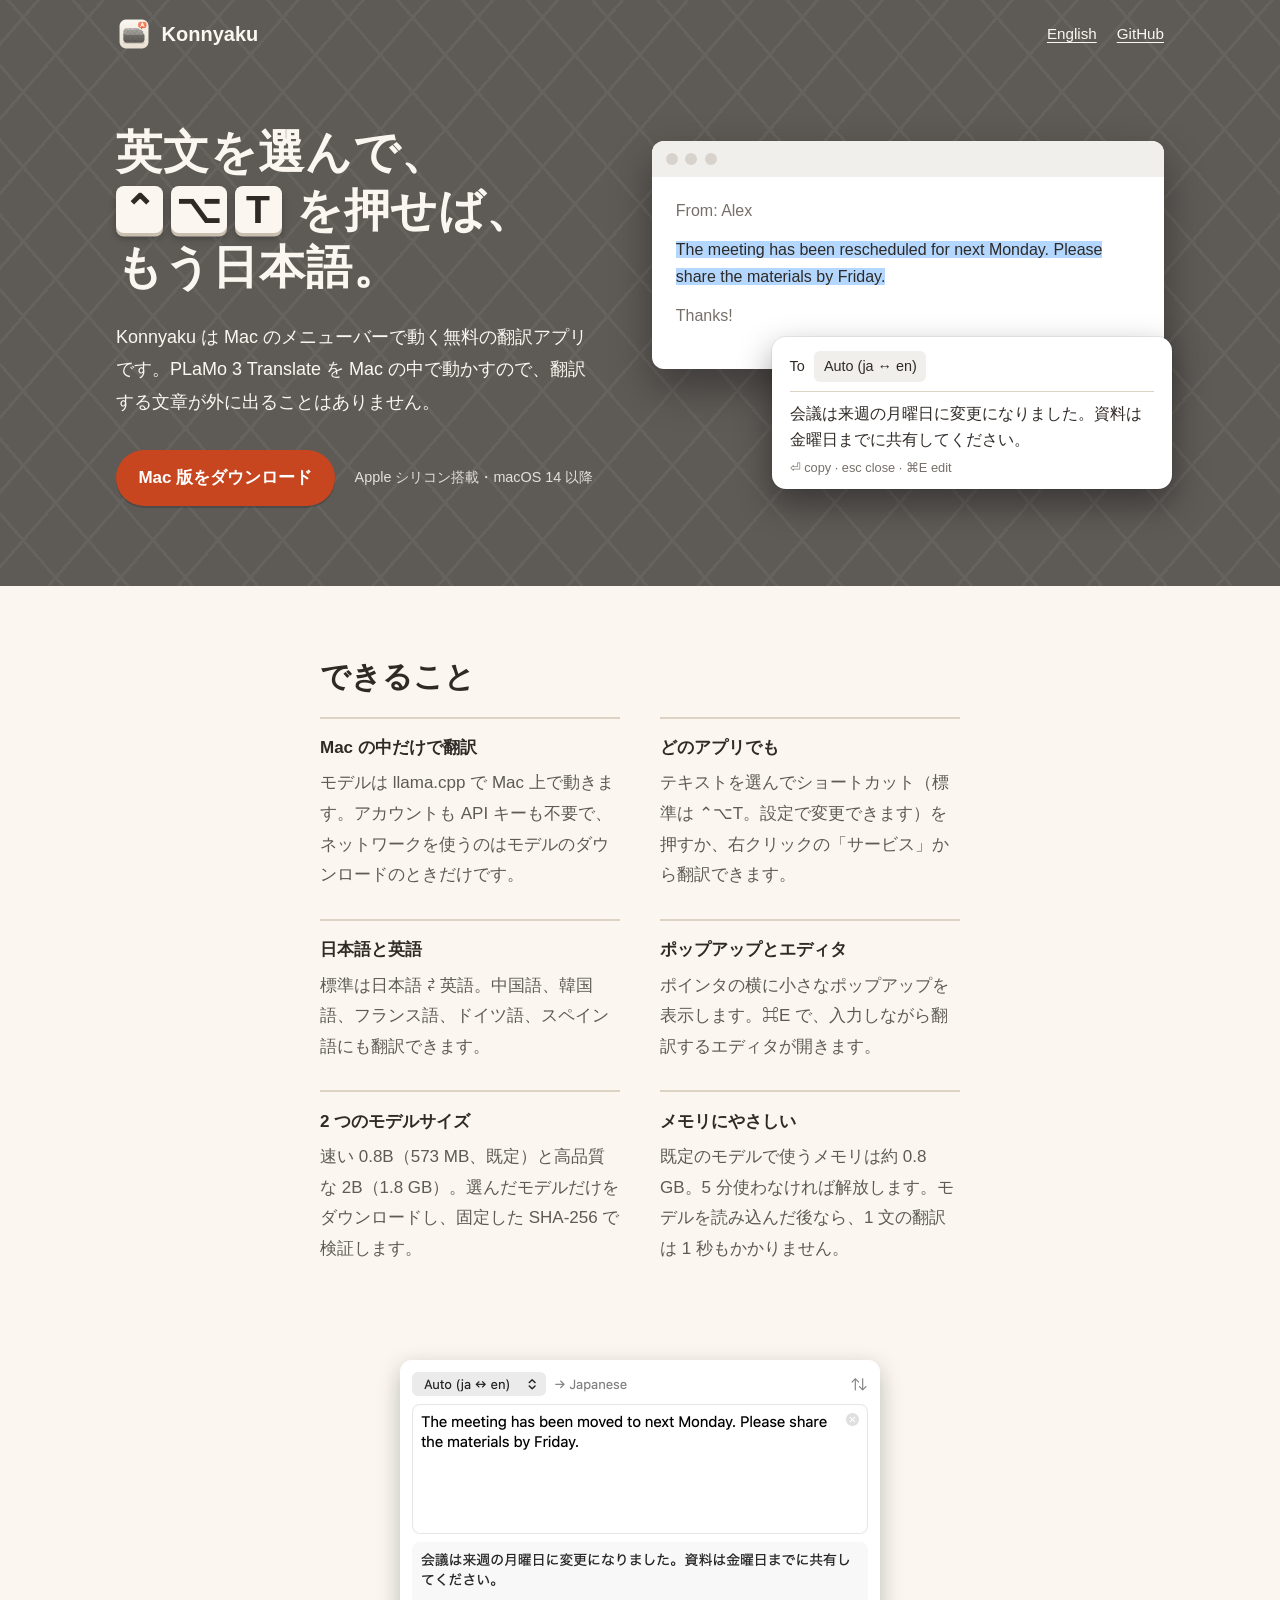
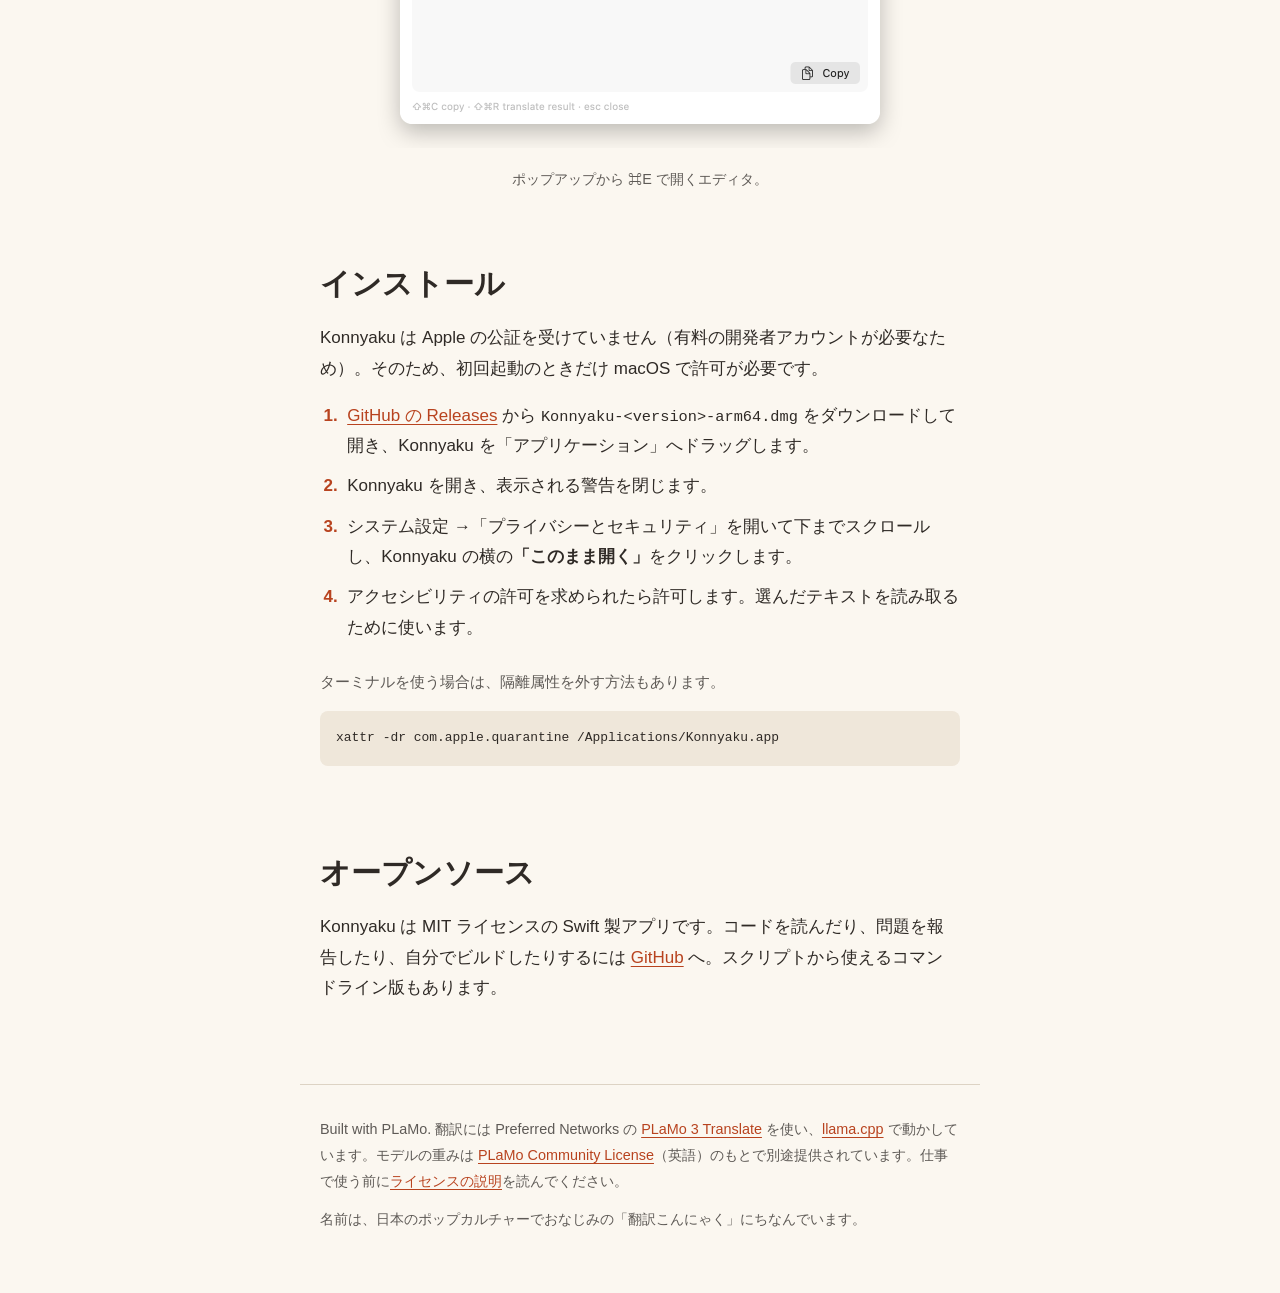
==== docs/ja/index.html @ 2167c459 "Merge remote-tracking branch 'origin/main' into docs/site-followup" ====
<!doctype html>
<html lang="ja">
<head>
  <meta charset="utf-8">
  <meta name="viewport" content="width=device-width, initial-scale=1">
  <title>Konnyaku：Mac で動くオフライン翻訳アプリ（オンデバイス・無料）</title>
  <meta name="description" content="Konnyaku は Mac のメニューバーで動く無料・オープンソースの翻訳アプリです。どのアプリでもテキストを選んで ⌃⌥T を押すだけ。PLaMo 3 Translate による日本語 ⇄ 英語の翻訳を、すべて Mac の中で行います。">
  <link rel="canonical" href="https://yukinoda.github.io/konnyaku/ja/">
  <link rel="alternate" hreflang="en" href="https://yukinoda.github.io/konnyaku/">
  <link rel="alternate" hreflang="ja" href="https://yukinoda.github.io/konnyaku/ja/">
  <link rel="alternate" hreflang="x-default" href="https://yukinoda.github.io/konnyaku/">
  <link rel="icon" type="image/png" href="../images/logo.png">

  <meta property="og:type" content="website">
  <meta property="og:site_name" content="Konnyaku">
  <meta property="og:title" content="Konnyaku：Mac で動くオフライン翻訳アプリ">
  <meta property="og:description" content="テキストを選んで ⌃⌥T を押すだけ。日本語 ⇄ 英語の翻訳を、すべて Mac の中で。">
  <meta property="og:url" content="https://yukinoda.github.io/konnyaku/ja/">
  <meta property="og:image" content="https://yukinoda.github.io/konnyaku/images/social-preview.png">
  <!-- og:image:alt and twitter:image:alt describe the same card; keep them identical. -->
  <meta property="og:image:alt" content="Konnyaku のアプリアイコンと名前。Mac のメニューバーで動く、プライベートなオンデバイス翻訳。日本語と英語、PLaMo 3 Translate、llama.cpp。">
  <meta property="og:image:width" content="1280">
  <meta property="og:image:height" content="640">
  <meta property="og:locale" content="ja_JP">
  <meta property="og:locale:alternate" content="en_US">
  <meta name="twitter:card" content="summary_large_image">
  <meta name="twitter:image:alt" content="Konnyaku のアプリアイコンと名前。Mac のメニューバーで動く、プライベートなオンデバイス翻訳。日本語と英語、PLaMo 3 Translate、llama.cpp。">

  <script type="application/ld+json">
  {
    "@context": "https://schema.org",
    "@type": "SoftwareApplication",
    "name": "Konnyaku",
    "description": "Mac のメニューバーで動く、プライベートなオンデバイス翻訳。PLaMo 3 Translate で動きます。",
    "inLanguage": "ja",
    "applicationCategory": "UtilitiesApplication",
    "operatingSystem": "macOS 14 以降（Apple シリコン）",
    "url": "https://yukinoda.github.io/konnyaku/ja/",
    "downloadUrl": "https://github.com/yukinoda/konnyaku/releases/latest",
    "license": "https://opensource.org/licenses/MIT",
    "offers": {
      "@type": "Offer",
      "price": "0",
      "priceCurrency": "JPY"
    }
  }
  </script>

  <link rel="stylesheet" href="../style.css">
</head>
<body>
  <a class="skip-link" href="#main">本文へ移動</a>

  <header class="slab">
    <div class="masthead">
      <a class="brand" href="./">
        <img src="../images/logo.png" alt="" width="36" height="36">
        Konnyaku
      </a>
      <nav aria-label="サイト">
        <a href="../" hreflang="en" lang="en">English</a>
        <a class="github" href="https://github.com/yukinoda/konnyaku">GitHub</a>
      </nav>
    </div>

    <div class="hero">
      <div>
        <h1>
          <span class="line">英文を選んで、</span>
          <span class="line"><span class="keys" role="img" lang="en" aria-label="Control Option T"><kbd>⌃</kbd><kbd>⌥</kbd><kbd>T</kbd></span> を押せば、</span>
          <span class="line">もう日本語。</span>
        </h1>
        <p class="lede">
          Konnyaku は Mac のメニューバーで動く無料の翻訳アプリです。PLaMo 3 Translate を Mac の中で動かすので、翻訳する文章が外に出ることはありません。
        </p>
        <div class="download">
          <a class="button" href="https://github.com/yukinoda/konnyaku/releases/latest">Mac 版をダウンロード</a>
          <small>Apple シリコン搭載・macOS 14 以降</small>
        </div>
      </div>

      <figure class="demo" role="img" aria-label="例: メールの英文を選ぶと、Konnyaku のポップアップに日本語訳が表示される">
        <div class="window" aria-hidden="true" lang="en">
          <div class="window-bar"><span></span><span></span><span></span></div>
          <div class="window-body">
            <p class="muted">From: Alex</p>
            <p><span class="selected">The meeting has been rescheduled for next Monday. Please share the materials by Friday.</span></p>
            <p class="muted">Thanks!</p>
          </div>
        </div>
        <div class="popup" aria-hidden="true">
          <div class="popup-head">
            <span lang="en">To</span>
            <span class="picker" lang="en">Auto (ja ↔ en)</span>
          </div>
          <p>会議は来週の月曜日に変更になりました。資料は金曜日までに共有してください。</p>
          <p class="hint" lang="en">⏎ copy · esc close · ⌘E edit</p>
        </div>
      </figure>
    </div>
  </header>

  <main id="main" tabindex="-1">
    <section class="section" aria-labelledby="features">
      <h2 id="features">できること</h2>
      <dl class="features">
        <div>
          <dt>Mac の中だけで翻訳</dt>
          <dd>モデルは llama.cpp で Mac 上で動きます。アカウントも API キーも不要で、ネットワークを使うのはモデルのダウンロードのときだけです。</dd>
        </div>
        <div>
          <dt>どのアプリでも</dt>
          <dd>テキストを選んでショートカット（標準は ⌃⌥T。設定で変更できます）を押すか、右クリックの「サービス」から翻訳できます。</dd>
        </div>
        <div>
          <dt>日本語と英語</dt>
          <dd>標準は日本語 ⇄ 英語。中国語、韓国語、フランス語、ドイツ語、スペイン語にも翻訳できます。</dd>
        </div>
        <div>
          <dt>ポップアップとエディタ</dt>
          <dd>ポインタの横に小さなポップアップを表示します。⌘E で、入力しながら翻訳するエディタが開きます。</dd>
        </div>
        <div>
          <dt>2 つのモデルサイズ</dt>
          <dd>速い 0.8B（573 MB、既定）と高品質な 2B（1.8 GB）。選んだモデルだけをダウンロードし、固定した SHA-256 で検証します。</dd>
        </div>
        <div>
          <dt>メモリにやさしい</dt>
          <dd>既定のモデルで使うメモリは約 0.8 GB。5 分使わなければ解放します。モデルを読み込んだ後なら、1 文の翻訳は 1 秒もかかりません。</dd>
        </div>
      </dl>
    </section>

    <figure class="shot">
      <picture>
        <source media="(prefers-color-scheme: dark)" srcset="../images/editor-dark.png">
        <img src="../images/editor-light.png" width="1056" height="824" loading="lazy" alt="入力しながら英語を日本語に翻訳している Konnyaku のエディタ">
      </picture>
      <figcaption>ポップアップから ⌘E で開くエディタ。</figcaption>
    </figure>

    <section class="section" aria-labelledby="install">
      <h2 id="install">インストール</h2>
      <p>
        Konnyaku は Apple の公証を受けていません（有料の開発者アカウントが必要なため）。そのため、初回起動のときだけ macOS で許可が必要です。
      </p>
      <ol class="steps">
        <li><a href="https://github.com/yukinoda/konnyaku/releases/latest">GitHub の Releases</a> から <code>Konnyaku-&lt;version&gt;-arm64.dmg</code> をダウンロードして開き、Konnyaku を「アプリケーション」へドラッグします。</li>
        <li>Konnyaku を開き、表示される警告を閉じます。</li>
        <li>システム設定 →「プライバシーとセキュリティ」を開いて下までスクロールし、Konnyaku の横の<strong>「このまま開く」</strong>をクリックします。</li>
        <li>アクセシビリティの許可を求められたら許可します。選んだテキストを読み取るために使います。</li>
      </ol>
      <p class="note">ターミナルを使う場合は、隔離属性を外す方法もあります。</p>
      <pre><code>xattr -dr com.apple.quarantine /Applications/Konnyaku.app</code></pre>
    </section>

    <section class="section" aria-labelledby="open-source">
      <h2 id="open-source">オープンソース</h2>
      <p>
        Konnyaku は MIT ライセンスの Swift 製アプリです。コードを読んだり、問題を報告したり、自分でビルドしたりするには <a href="https://github.com/yukinoda/konnyaku/blob/main/README.ja.md">GitHub</a> へ。スクリプトから使えるコマンドライン版もあります。
      </p>
    </section>
  </main>

  <footer>
    <p>
      Built with PLaMo. 翻訳には Preferred Networks の <a href="https://www.preferred.jp/ja/blog/tech/plamo-3-translate-weight-release">PLaMo 3 Translate</a> を使い、<a href="https://github.com/ggml-org/llama.cpp">llama.cpp</a> で動かしています。モデルの重みは <a href="https://plamo.preferredai.jp/info/plamo-community-license-en">PLaMo Community License</a>（英語）のもとで別途提供されています。仕事で使う前に<a href="https://github.com/yukinoda/konnyaku/blob/main/README.ja.md#license">ライセンスの説明</a>を読んでください。
    </p>
    <p>名前は、日本のポップカルチャーでおなじみの「翻訳こんにゃく」にちなんでいます。</p>
  </footer>
</body>
</html>
---- docs/style.css ----
/*
  Konnyaku site. Colours come from the app icon (assets/logo.svg):
  the konjac slab greys, the paper tile, and the coral speech bubble
  (the download button is a darker coral so its text stays readable).
*/

:root {
  --paper: #fbf7f0;
  --paper-deep: #efe7da;
  --ink: #2f2a26;
  --ink-soft: #5e5a56;
  --konjac: #5e5a56;
  --konjac-score: #6e6a65;
  --konjac-text: #fbf7f0;
  --bubble-ink: #ffffff;
  --link: #b8431f;
  --rule: #ddd3c4;
  --selection: #b3d7ff;
  --window: #ffffff;
  --window-bar: #f1efec;
  --window-ink: #2f2a26;
  --popup-hint: #767069;
  --key-face: #fbf7f0;
  --key-ink: #2f2a26;
  --key-edge: #c9bfb1;
  --window-dot: #d7d2cc;
  --button: #c8461f;
  --button-hover: #b03c19;

  /* Built into macOS, so no web font is fetched from a third party. */
  --font-display: "Hiragino Maru Gothic ProN", "Hiragino Sans", sans-serif;
  --font-body: -apple-system, BlinkMacSystemFont, "Hiragino Sans",
    "Hiragino Kaku Gothic ProN", "Segoe UI", sans-serif;
  --font-code: ui-monospace, "SF Mono", Menlo, monospace;

  --measure: 40rem;
  --gutter: 1.25rem;

  color-scheme: light dark;
}

@media (prefers-color-scheme: dark) {
  :root {
    --paper: #22201e;
    --paper-deep: #2c2926;
    --ink: #ede6da;
    --ink-soft: #b5aea5;
    --konjac: #46423f;
    --konjac-score: #524e4a;
    --link: #ff8a66;
    --rule: #3d3935;
    --selection: #3f638b;
    --window: #2b2927;
    --window-bar: #343130;
    --window-ink: #ede6da;
    --popup-hint: #9a948d;
    --window-dot: #5a5652;
  }
}

*,
*::before,
*::after {
  box-sizing: border-box;
}

html {
  -webkit-text-size-adjust: 100%;
}

body {
  margin: 0;
  background: var(--paper);
  color: var(--ink);
  font-family: var(--font-body);
  font-size: 1.0625rem;
  line-height: 1.65;
}

body:lang(ja) {
  line-height: 1.8;
}

img {
  max-width: 100%;
  height: auto;
}

a {
  color: var(--link);
  text-underline-offset: 0.18em;
}

a:focus-visible {
  outline: 3px solid var(--link);
  outline-offset: 3px;
  border-radius: 4px;
}

/* The skip link focuses <main> itself; a ring around the whole page is noise. */
main:focus {
  outline: none;
}

/* The coral and rust outlines are hard to see on the grey slab. */
.slab a:focus-visible {
  outline-color: var(--konjac-text);
}

code {
  font-family: var(--font-code);
  font-size: 0.9em;
}

.skip-link {
  position: absolute;
  left: var(--gutter);
  top: -3rem;
  padding: 0.5rem 0.75rem;
  background: var(--paper);
  color: var(--ink);
  z-index: 10;
}

.skip-link:focus {
  top: 0.75rem;
}

/* ---------- Hero: the konjac slab ---------- */

.slab {
  position: relative;
  overflow: hidden;
  background-color: var(--konjac);
  color: var(--konjac-text);
}

/* The criss-cross scoring from the icon's top face. */
.slab::before {
  content: "";
  position: absolute;
  inset: 0;
  background-image:
    repeating-linear-gradient(
      49deg,
      transparent 0 46px,
      var(--konjac-score) 46px 49px
    ),
    repeating-linear-gradient(
      -49deg,
      transparent 0 46px,
      var(--konjac-score) 46px 49px
    );
  opacity: 0.55;
  pointer-events: none;
}

.slab > * {
  position: relative;
}

.masthead {
  display: flex;
  align-items: center;
  justify-content: space-between;
  gap: 1rem;
  max-width: 68rem;
  margin: 0 auto;
  padding: 1rem var(--gutter);
}

.brand {
  display: flex;
  align-items: center;
  gap: 0.6rem;
  color: inherit;
  text-decoration: none;
  font-family: var(--font-display);
  font-weight: 700;
  font-size: 1.25rem;
}

.brand img {
  width: 2.25rem;
  height: 2.25rem;
}

.masthead nav {
  display: flex;
  gap: 1.25rem;
  font-size: 0.95rem;
}

.masthead nav a {
  color: inherit;
}

.hero {
  display: grid;
  grid-template-columns: minmax(0, 1fr) minmax(0, 1.05fr);
  align-items: center;
  gap: 3rem;
  max-width: 68rem;
  margin: 0 auto;
  padding: 3.5rem var(--gutter) 5rem;
}

.hero h1 {
  margin: 0;
  font-family: var(--font-display);
  font-weight: 700;
  font-size: clamp(2.25rem, 4.6vw, 3.6rem);
  line-height: 1.25;
  letter-spacing: -0.01em;
}

.hero h1 .line {
  display: block;
}

/* Japanese lines are phrases; a break inside one ("押せ / ば") reads badly.
   keep-all still allows a break at the space after the keycaps. */
:lang(ja) .hero h1 {
  font-size: clamp(2rem, 3.6vw, 3rem);
  letter-spacing: 0.02em;
}

:lang(ja) .hero h1 .line {
  word-break: keep-all;
}

.lede {
  max-width: 30rem;
  margin: 1.5rem 0 2rem;
  font-size: 1.125rem;
}

/* ---------- Keycaps ---------- */

.keys {
  display: inline-flex;
  gap: 0.18em;
  vertical-align: 0.06em;
}

.keys kbd {
  display: inline-grid;
  place-items: center;
  min-width: 1.2em;
  height: 1.2em;
  padding: 0 0.12em;
  border-radius: 0.2em;
  /* Keys stay light in dark mode too, so they always read as keys. */
  background: var(--key-face);
  color: var(--key-ink);
  font-family: var(--font-body);
  font-size: 0.85em;
  font-weight: 600;
  line-height: 1;
  box-shadow:
    0 0.09em 0 var(--key-edge),
    0 0.14em 0.2em rgba(0, 0, 0, 0.25);
  animation: key-press 0.32s ease-out both;
}

.keys kbd:nth-child(1) {
  animation-delay: 1.5s;
}

.keys kbd:nth-child(2) {
  animation-delay: 1.62s;
}

.keys kbd:nth-child(3) {
  animation-delay: 1.74s;
}

@keyframes key-press {
  0% {
    transform: translateY(0);
  }

  40% {
    transform: translateY(0.07em);
    box-shadow:
      0 0.02em 0 var(--key-edge),
      0 0.04em 0.08em rgba(0, 0, 0, 0.25);
  }

  100% {
    transform: translateY(0);
  }
}

/* ---------- Download ---------- */

.download {
  display: flex;
  flex-wrap: wrap;
  align-items: center;
  gap: 0.75rem 1.25rem;
}

.button {
  display: inline-block;
  padding: 0.8rem 1.4rem;
  border-radius: 999px;
  background: var(--button);
  color: var(--bubble-ink);
  font-weight: 600;
  text-decoration: none;
  box-shadow: 0 2px 0 rgba(0, 0, 0, 0.18);
}

.button:hover {
  background: var(--button-hover);
}

.download small {
  font-size: 0.9rem;
  opacity: 0.85;
}

/* ---------- Demo: a Mac window with the popup ---------- */

.demo {
  position: relative;
  margin: 0;
  padding-bottom: 7.5rem;
}

.window {
  border-radius: 12px;
  background: var(--window);
  color: var(--window-ink);
  box-shadow: 0 18px 40px rgba(0, 0, 0, 0.35);
  overflow: hidden;
}

.window-bar {
  display: flex;
  gap: 0.45rem;
  padding: 0.75rem 0.9rem;
  background: var(--window-bar);
}

.window-bar span {
  width: 0.75rem;
  height: 0.75rem;
  border-radius: 50%;
  background: var(--window-dot);
}

.window-body {
  padding: 1.25rem 1.5rem 1.75rem;
  font-size: 1rem;
  line-height: 1.7;
}

.window-body p {
  margin: 0 0 0.75rem;
}

.window-body .muted {
  color: var(--popup-hint);
}

/* The selection sweeps across the sentence, like a drag. */
.selected {
  background-image: linear-gradient(var(--selection), var(--selection));
  background-repeat: no-repeat;
  background-size: 100% 100%;
  animation: select-text 0.9s 0.4s ease-in-out both;
}

@keyframes select-text {
  from {
    background-size: 0% 100%;
  }

  to {
    background-size: 100% 100%;
  }
}

.popup {
  position: absolute;
  right: -0.5rem;
  bottom: 0;
  width: min(25rem, 92%);
  padding: 0.9rem 1.1rem 0.7rem;
  border-radius: 14px;
  background: var(--window);
  color: var(--window-ink);
  box-shadow:
    0 0 0 1px rgba(0, 0, 0, 0.06),
    0 14px 34px rgba(0, 0, 0, 0.4);
  transform-origin: 20% 0;
  animation: popup-in 0.28s 2s ease-out both;
}

@keyframes popup-in {
  from {
    opacity: 0;
    transform: translateY(-6px) scale(0.96);
  }

  to {
    opacity: 1;
    transform: none;
  }
}

.popup-head {
  display: flex;
  align-items: center;
  gap: 0.6rem;
  padding-bottom: 0.55rem;
  border-bottom: 1px solid var(--rule);
  font-size: 0.9rem;
}

.popup-head .picker {
  padding: 0.15rem 0.6rem;
  border-radius: 6px;
  background: var(--window-bar);
}

.popup p {
  margin: 0.6rem 0 0.4rem;
  font-size: 1.02rem;
  line-height: 1.55;
}

.popup .hint {
  margin: 0;
  color: var(--popup-hint);
  font-size: 0.8rem;
}

/* ---------- Content ---------- */

main {
  padding: 0 var(--gutter);
}

.section {
  max-width: var(--measure);
  margin: 0 auto;
  padding: 4.5rem 0 0;
}

.section h2 {
  margin: 0 0 1.25rem;
  font-family: var(--font-display);
  font-weight: 700;
  font-size: 1.85rem;
  line-height: 1.3;
}

.section p {
  margin: 0 0 1rem;
}

.features {
  display: grid;
  grid-template-columns: repeat(2, minmax(0, 1fr));
  gap: 1.75rem 2.5rem;
  margin: 0;
}

.features div {
  padding-top: 0.9rem;
  border-top: 2px solid var(--rule);
}

.features dt {
  margin-bottom: 0.3rem;
  font-weight: 700;
}

.features dd {
  margin: 0;
  color: var(--ink-soft);
}

.shot {
  max-width: 52rem;
  margin: 4.5rem auto 0;
  text-align: center;
}

.shot img {
  width: 33rem;
}

.shot figcaption {
  margin-top: 0.5rem;
  color: var(--ink-soft);
  font-size: 0.9rem;
}

.steps {
  margin: 0 0 1.5rem;
  padding-left: 1.4rem;
}

.steps li {
  margin-bottom: 0.6rem;
  padding-left: 0.3rem;
}

.steps li::marker {
  font-family: var(--font-display);
  font-weight: 700;
  color: var(--link);
}

pre {
  margin: 0 0 1rem;
  padding: 0.9rem 1rem;
  overflow-x: auto;
  border-radius: 8px;
  background: var(--paper-deep);
  font-size: 0.9rem;
}

.note {
  color: var(--ink-soft);
  font-size: 0.95rem;
}

footer {
  /* content-box keeps the text the same width as the sections above. */
  box-sizing: content-box;
  max-width: var(--measure);
  margin: 5rem auto 0;
  padding: 2rem var(--gutter) 3rem;
  border-top: 1px solid var(--rule);
  color: var(--ink-soft);
  font-size: 0.9rem;
}

footer p {
  margin: 0 0 0.75rem;
}

/* ---------- Small screens ---------- */

@media (max-width: 52rem) {
  .hero {
    grid-template-columns: minmax(0, 1fr);
    gap: 2.5rem;
    padding-top: 2rem;
    padding-bottom: 3.5rem;
  }

  /* The popup wraps to more lines on phones; keep it off the selection. */
  .demo {
    padding-bottom: 9.5rem;
  }

  .popup {
    right: 0;
  }

  .features {
    grid-template-columns: minmax(0, 1fr);
  }
}

@media (max-width: 30rem) {
  .masthead nav a.github {
    display: none;
  }
}

/* Motion is decoration here; show the final state instead. */
@media (prefers-reduced-motion: reduce) {
  .keys kbd,
  .selected,
  .popup {
    animation: none;
  }
}
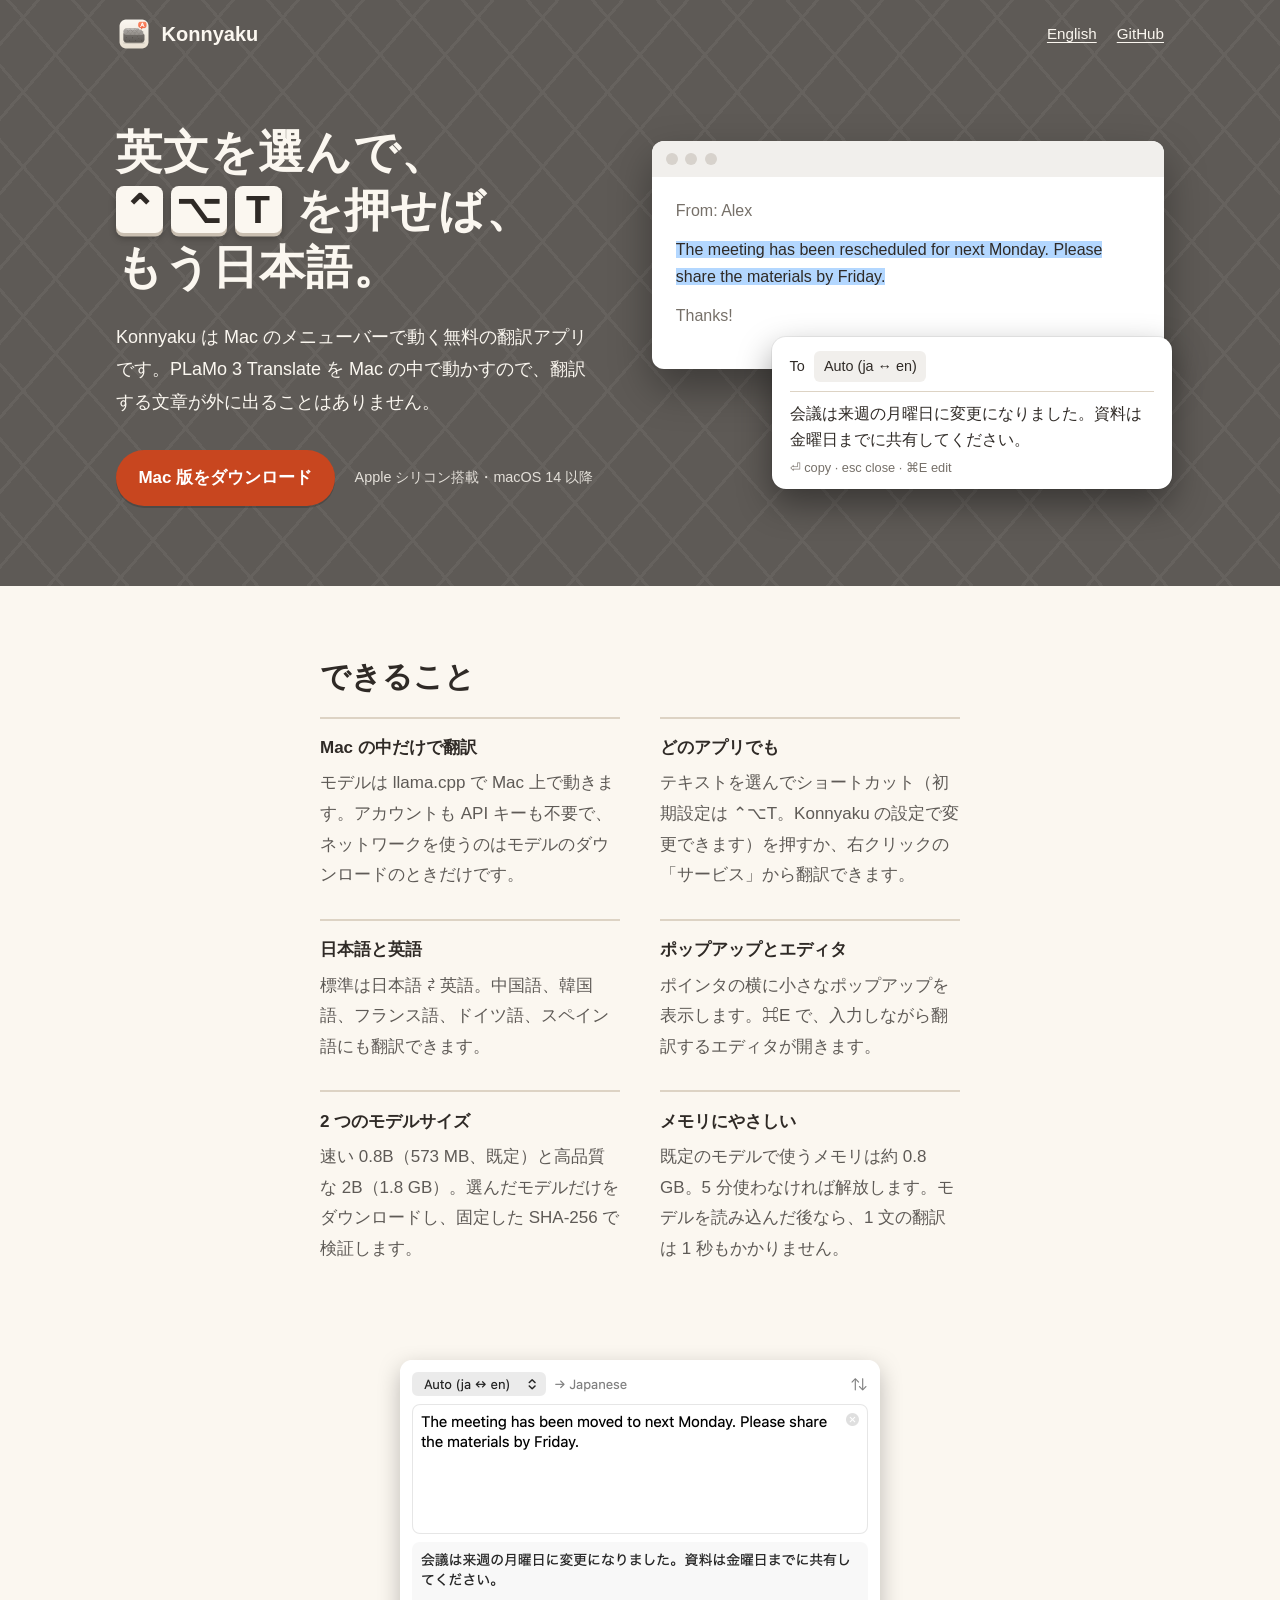
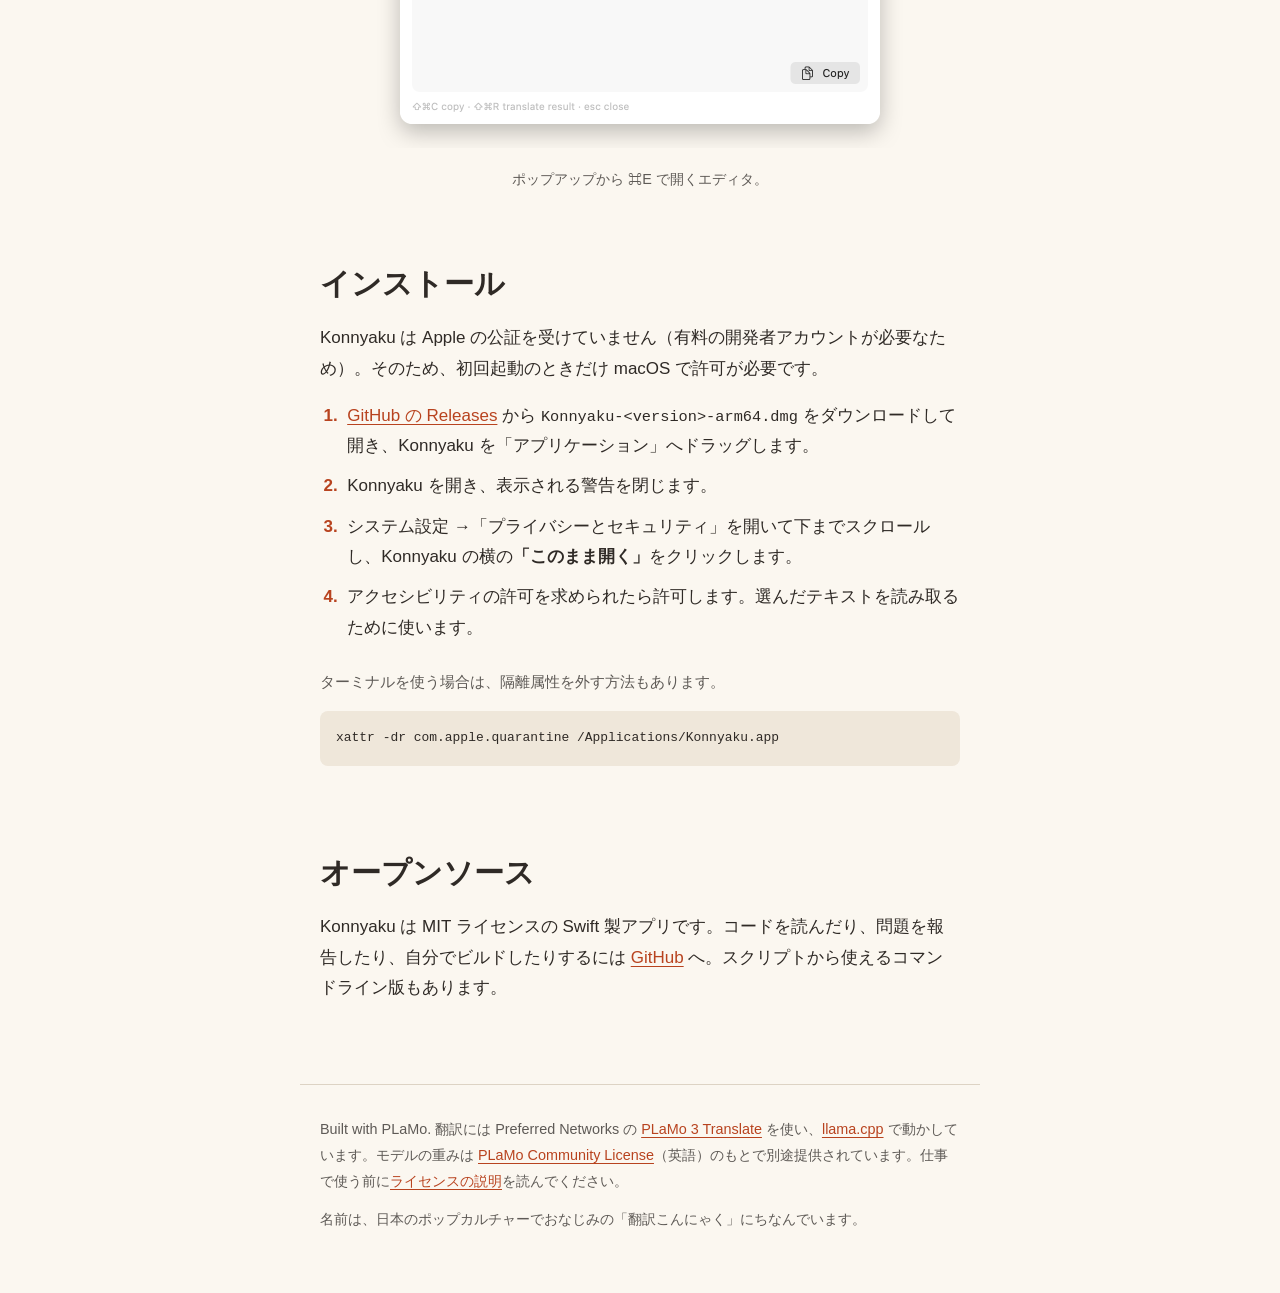
==== commit 750240cf: "docs(site): name Konnyaku's Settings and say 初期設定 like the README" ====
--- a/docs/ja/index.html
+++ b/docs/ja/index.html
@@ -110,7 +110,7 @@
         </div>
         <div>
           <dt>どのアプリでも</dt>
-          <dd>テキストを選んでショートカット（標準は ⌃⌥T。設定で変更できます）を押すか、右クリックの「サービス」から翻訳できます。</dd>
+          <dd>テキストを選んでショートカット（初期設定は ⌃⌥T。Konnyaku の設定で変更できます）を押すか、右クリックの「サービス」から翻訳できます。</dd>
         </div>
         <div>
           <dt>日本語と英語</dt>
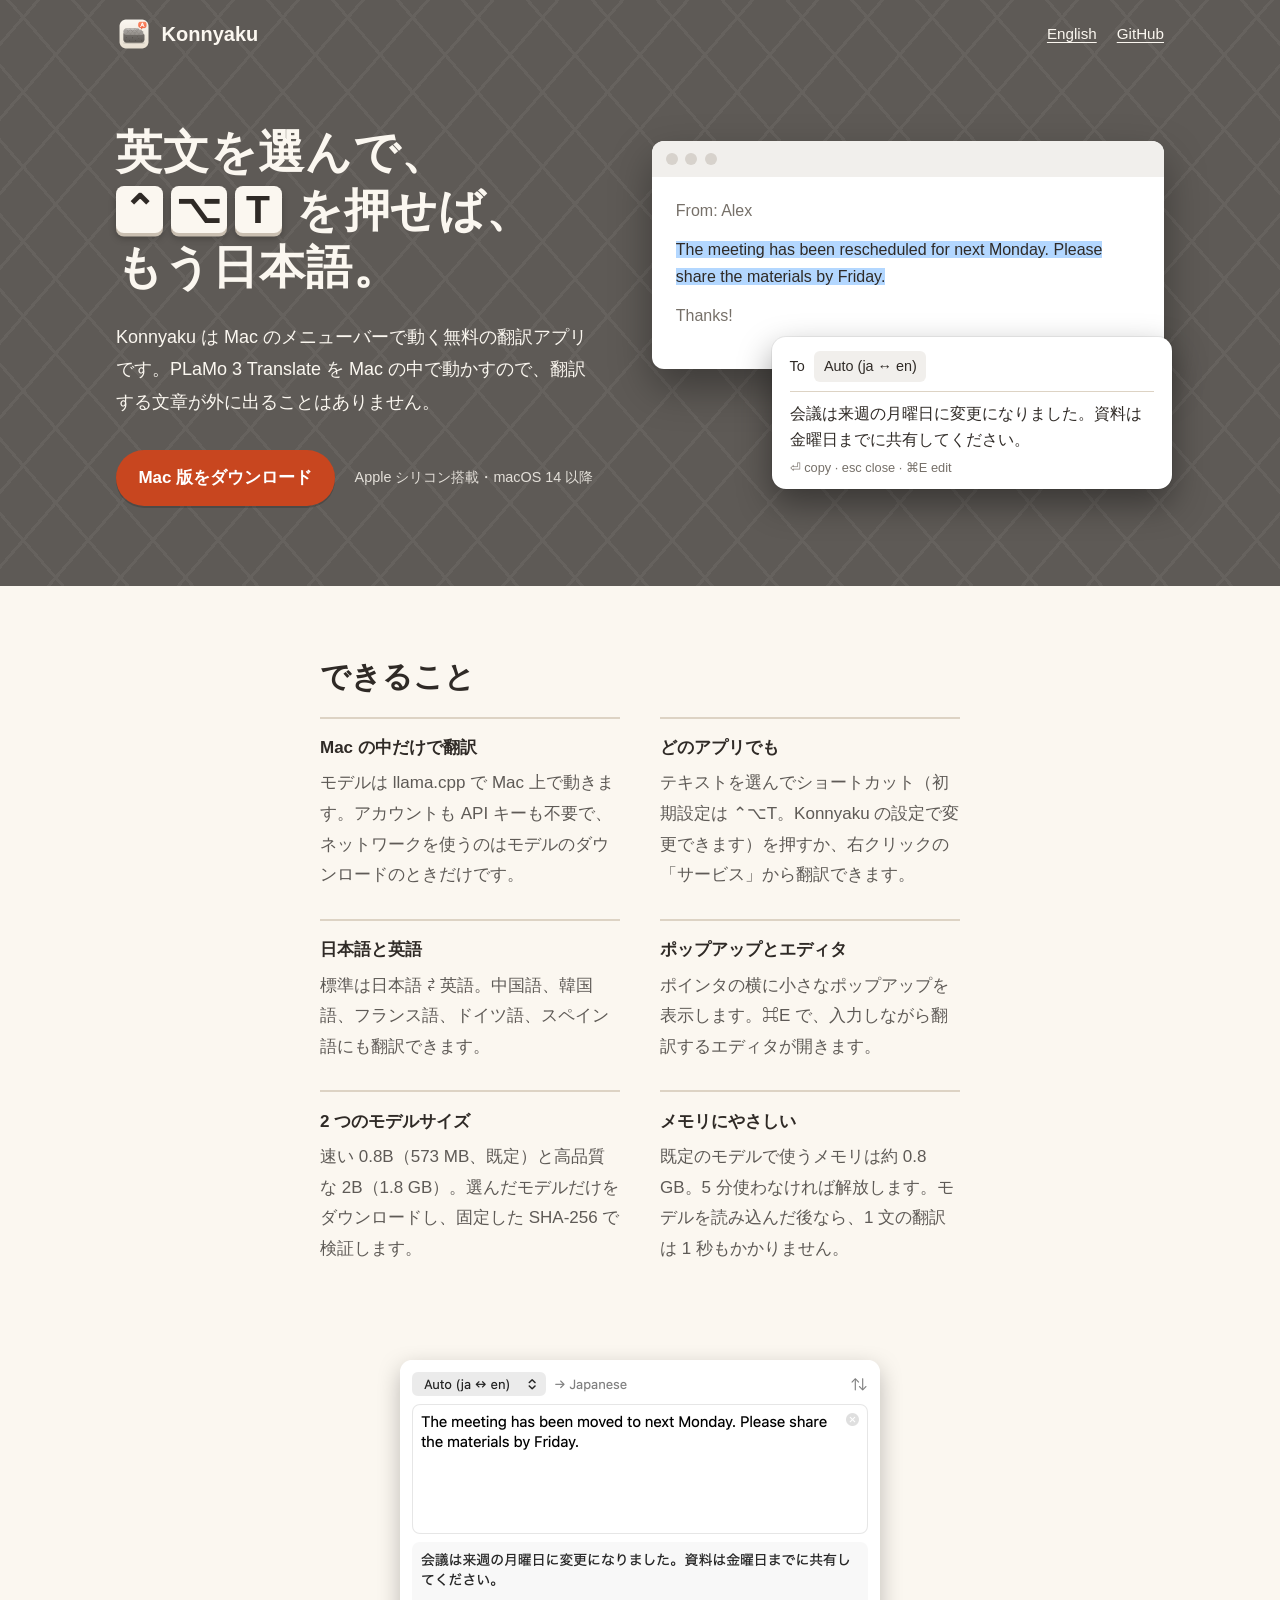
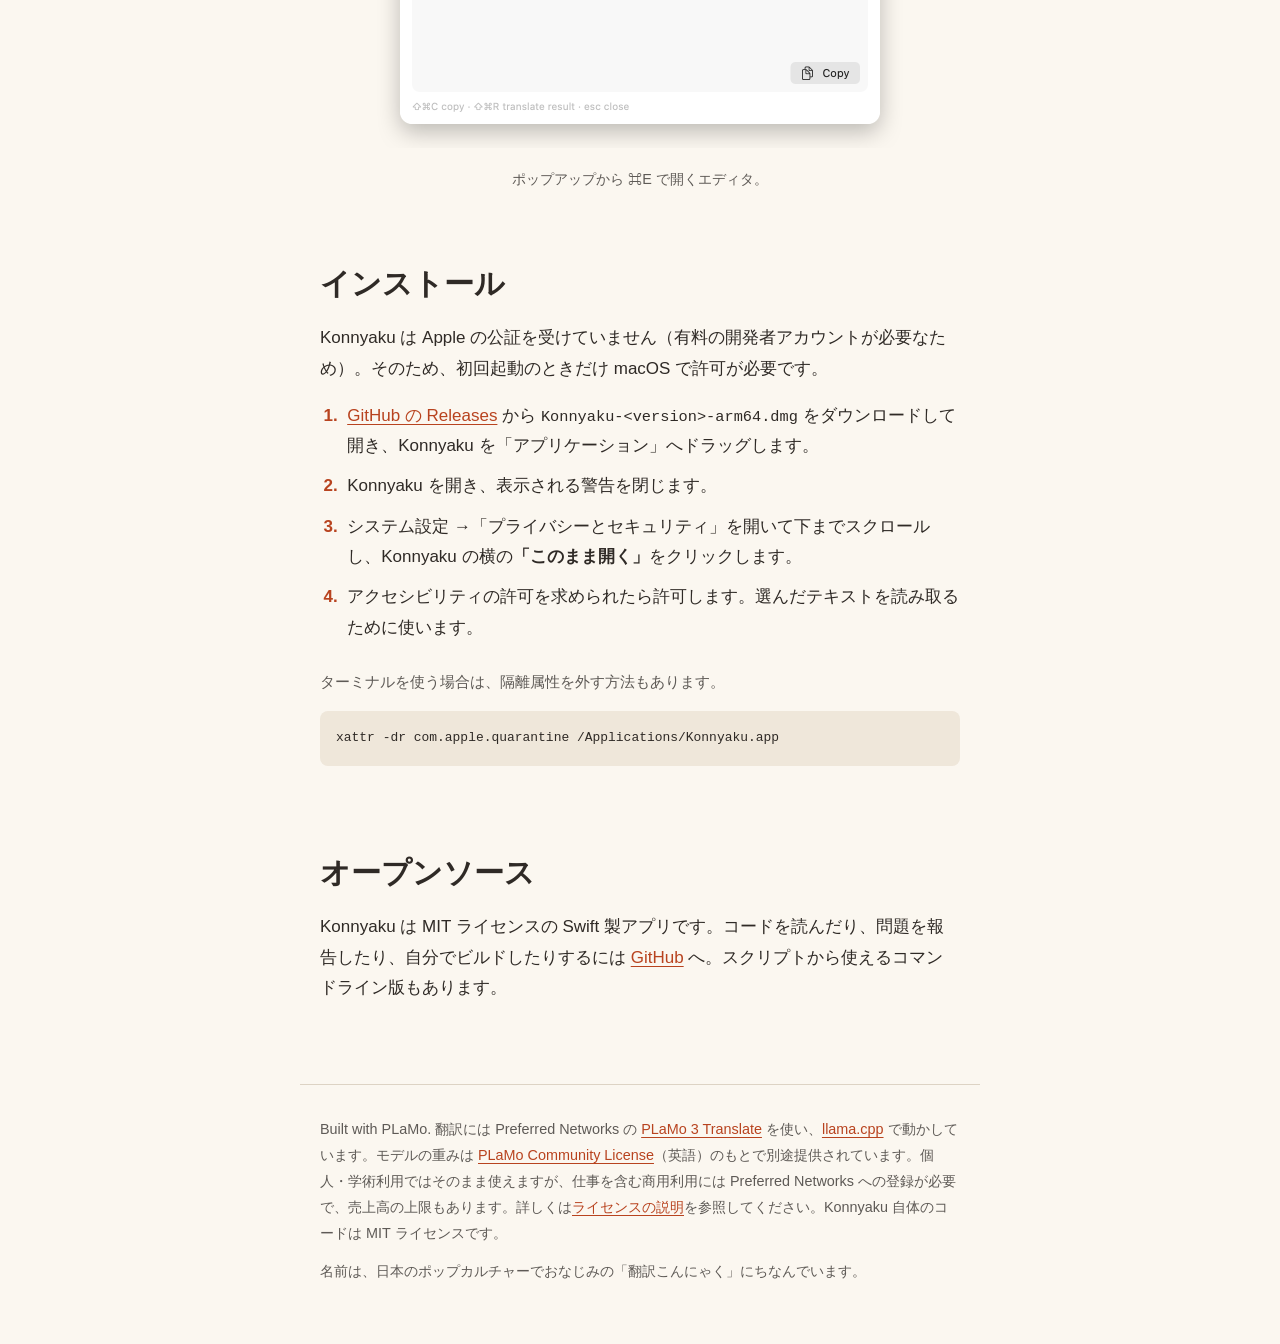
==== commit 6af93b42: "docs: say up front that the code is MIT and the PLaMo model has its own license" ====
--- a/docs/ja/index.html
+++ b/docs/ja/index.html
@@ -164,7 +164,7 @@
 
   <footer>
     <p>
-      Built with PLaMo. 翻訳には Preferred Networks の <a href="https://www.preferred.jp/ja/blog/tech/plamo-3-translate-weight-release">PLaMo 3 Translate</a> を使い、<a href="https://github.com/ggml-org/llama.cpp">llama.cpp</a> で動かしています。モデルの重みは <a href="https://plamo.preferredai.jp/info/plamo-community-license-en">PLaMo Community License</a>（英語）のもとで別途提供されています。仕事で使う前に<a href="https://github.com/yukinoda/konnyaku/blob/main/README.ja.md#license">ライセンスの説明</a>を読んでください。
+      Built with PLaMo. 翻訳には Preferred Networks の <a href="https://www.preferred.jp/ja/blog/tech/plamo-3-translate-weight-release">PLaMo 3 Translate</a> を使い、<a href="https://github.com/ggml-org/llama.cpp">llama.cpp</a> で動かしています。モデルの重みは <a href="https://plamo.preferredai.jp/info/plamo-community-license-en">PLaMo Community License</a>（英語）のもとで別途提供されています。個人・学術利用ではそのまま使えますが、仕事を含む商用利用には Preferred Networks への登録が必要で、売上高の上限もあります。詳しくは<a href="https://github.com/yukinoda/konnyaku/blob/main/README.ja.md#license">ライセンスの説明</a>を参照してください。Konnyaku 自体のコードは MIT ライセンスです。
     </p>
     <p>名前は、日本のポップカルチャーでおなじみの「翻訳こんにゃく」にちなんでいます。</p>
   </footer>
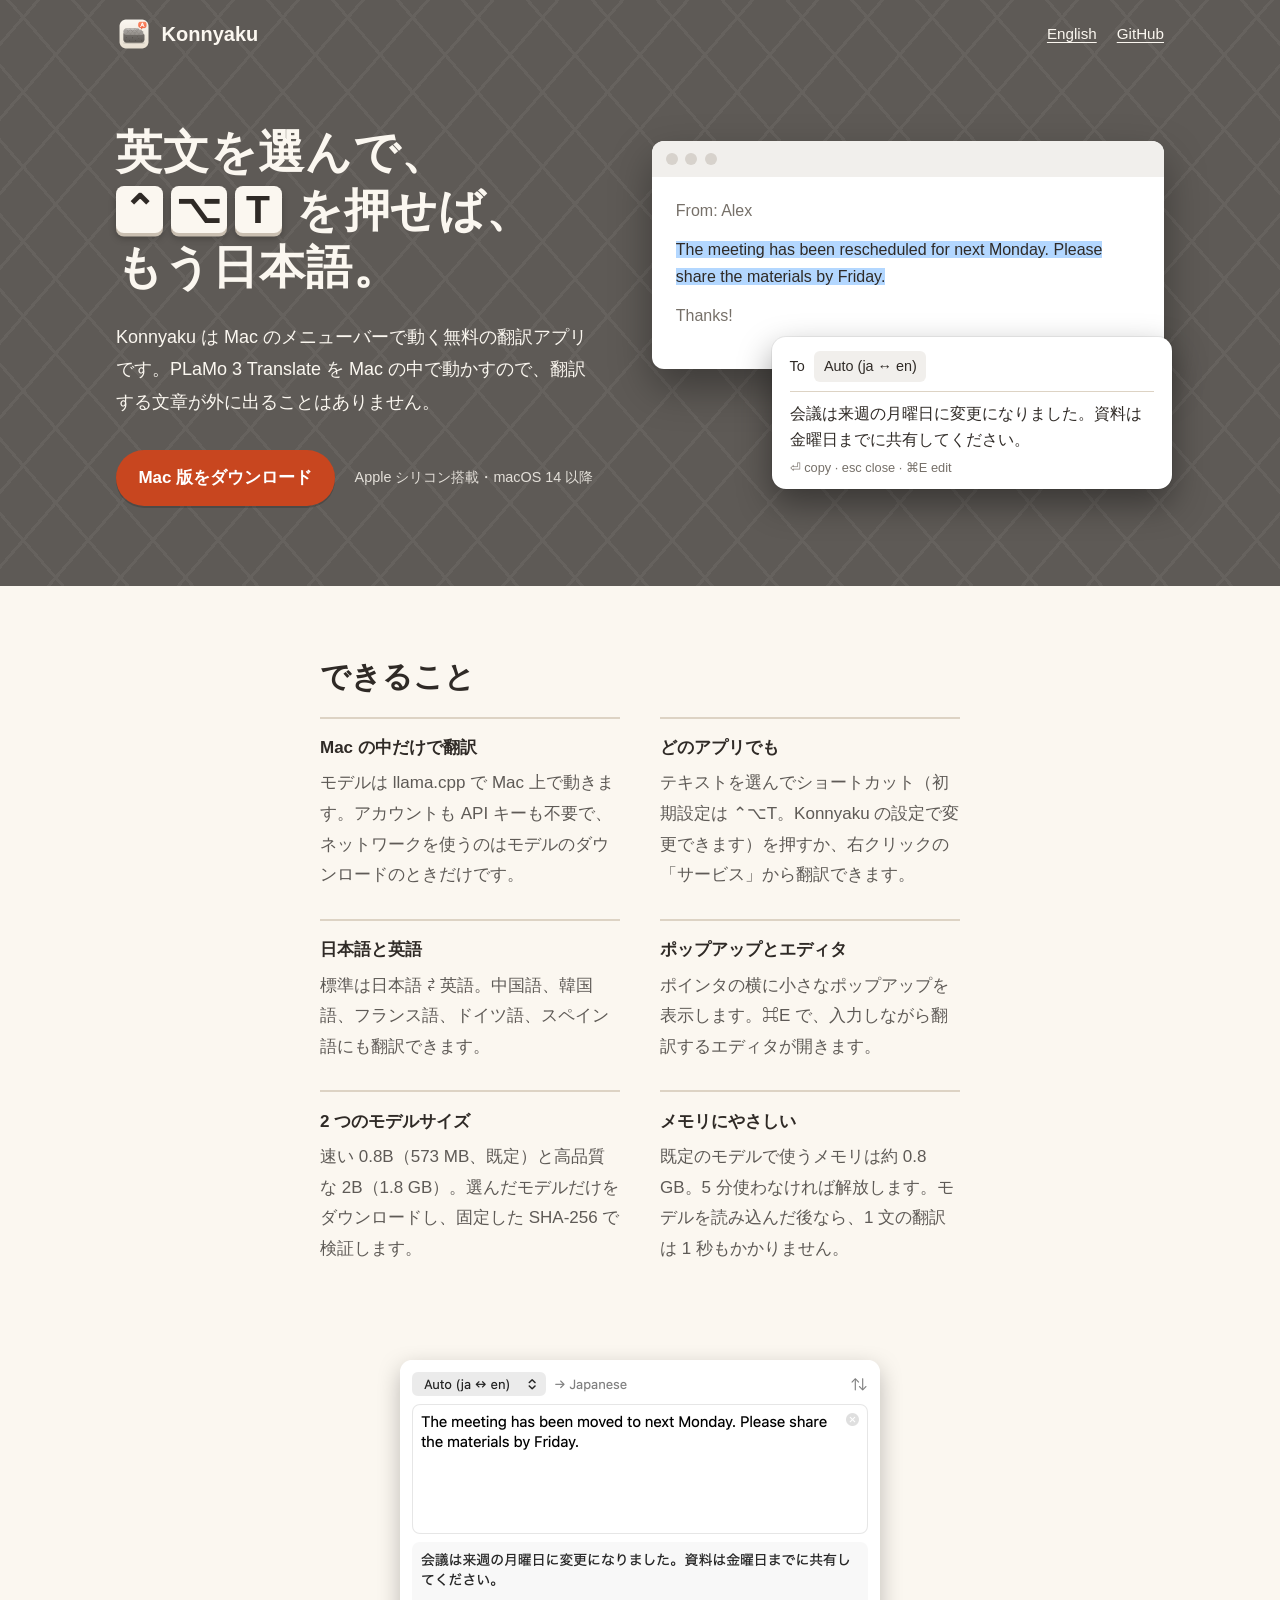
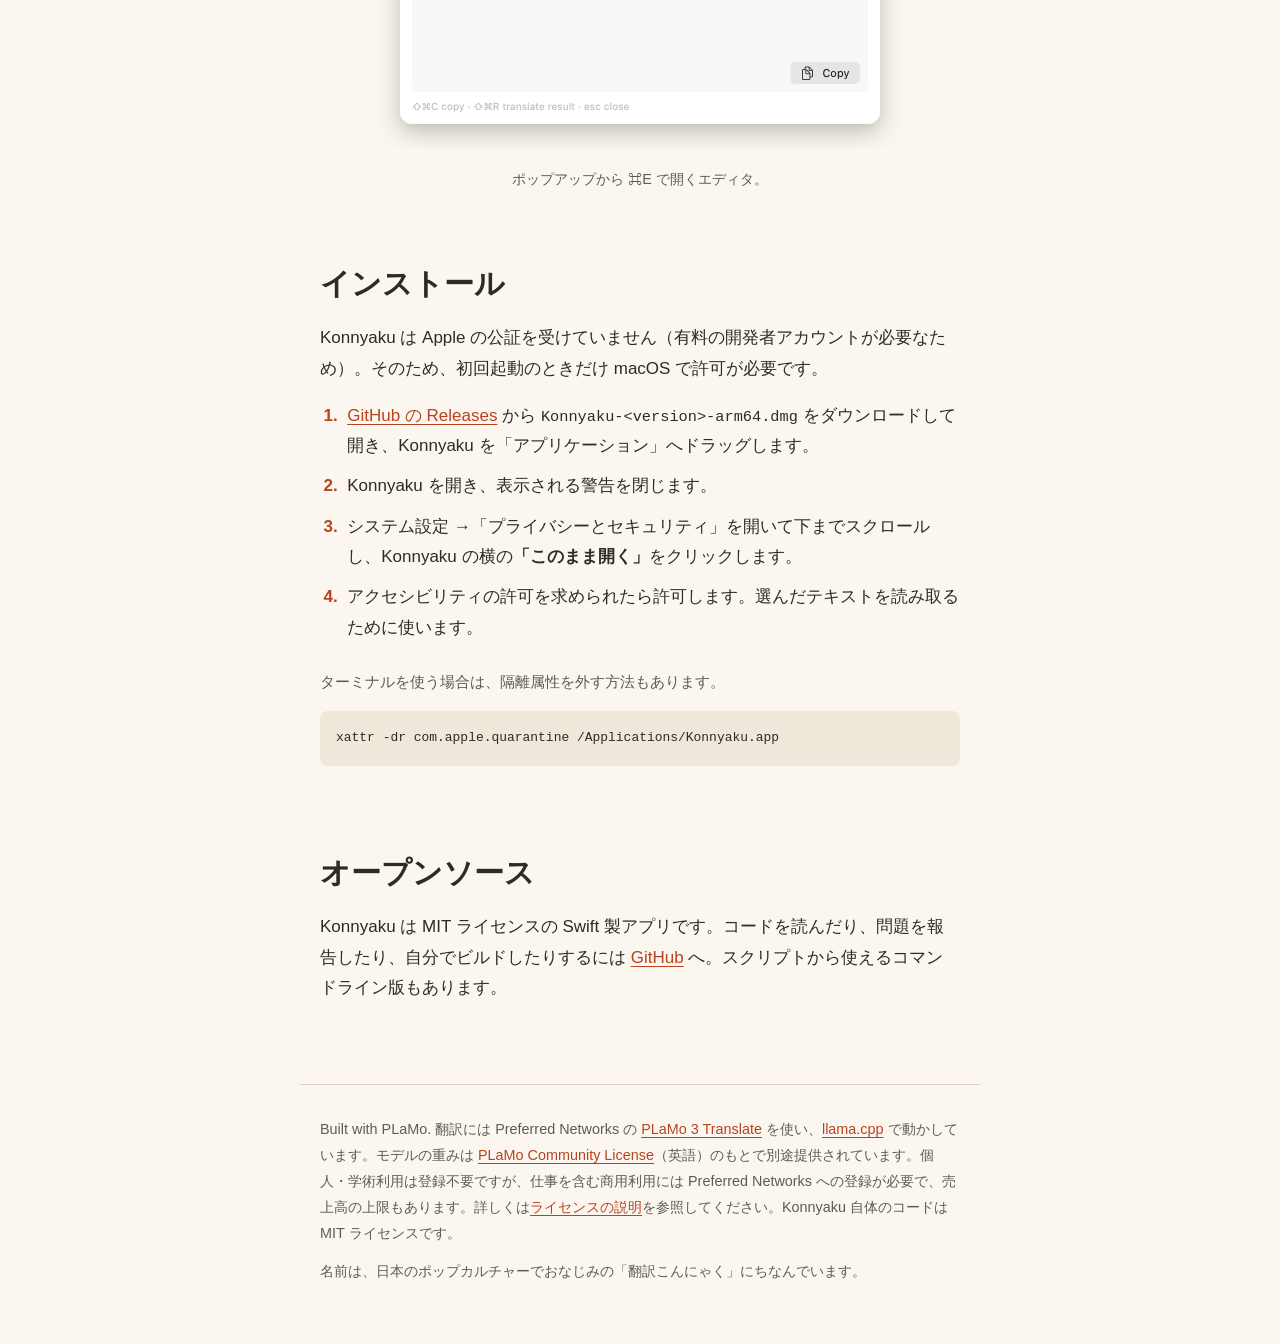
==== commit ad34c895: "docs: say personal use needs no registration, not nothing" ====
--- a/docs/ja/index.html
+++ b/docs/ja/index.html
@@ -164,7 +164,7 @@
 
   <footer>
     <p>
-      Built with PLaMo. 翻訳には Preferred Networks の <a href="https://www.preferred.jp/ja/blog/tech/plamo-3-translate-weight-release">PLaMo 3 Translate</a> を使い、<a href="https://github.com/ggml-org/llama.cpp">llama.cpp</a> で動かしています。モデルの重みは <a href="https://plamo.preferredai.jp/info/plamo-community-license-en">PLaMo Community License</a>（英語）のもとで別途提供されています。個人・学術利用ではそのまま使えますが、仕事を含む商用利用には Preferred Networks への登録が必要で、売上高の上限もあります。詳しくは<a href="https://github.com/yukinoda/konnyaku/blob/main/README.ja.md#license">ライセンスの説明</a>を参照してください。Konnyaku 自体のコードは MIT ライセンスです。
+      Built with PLaMo. 翻訳には Preferred Networks の <a href="https://www.preferred.jp/ja/blog/tech/plamo-3-translate-weight-release">PLaMo 3 Translate</a> を使い、<a href="https://github.com/ggml-org/llama.cpp">llama.cpp</a> で動かしています。モデルの重みは <a href="https://plamo.preferredai.jp/info/plamo-community-license-en">PLaMo Community License</a>（英語）のもとで別途提供されています。個人・学術利用は登録不要ですが、仕事を含む商用利用には Preferred Networks への登録が必要で、売上高の上限もあります。詳しくは<a href="https://github.com/yukinoda/konnyaku/blob/main/README.ja.md#license">ライセンスの説明</a>を参照してください。Konnyaku 自体のコードは MIT ライセンスです。
     </p>
     <p>名前は、日本のポップカルチャーでおなじみの「翻訳こんにゃく」にちなんでいます。</p>
   </footer>
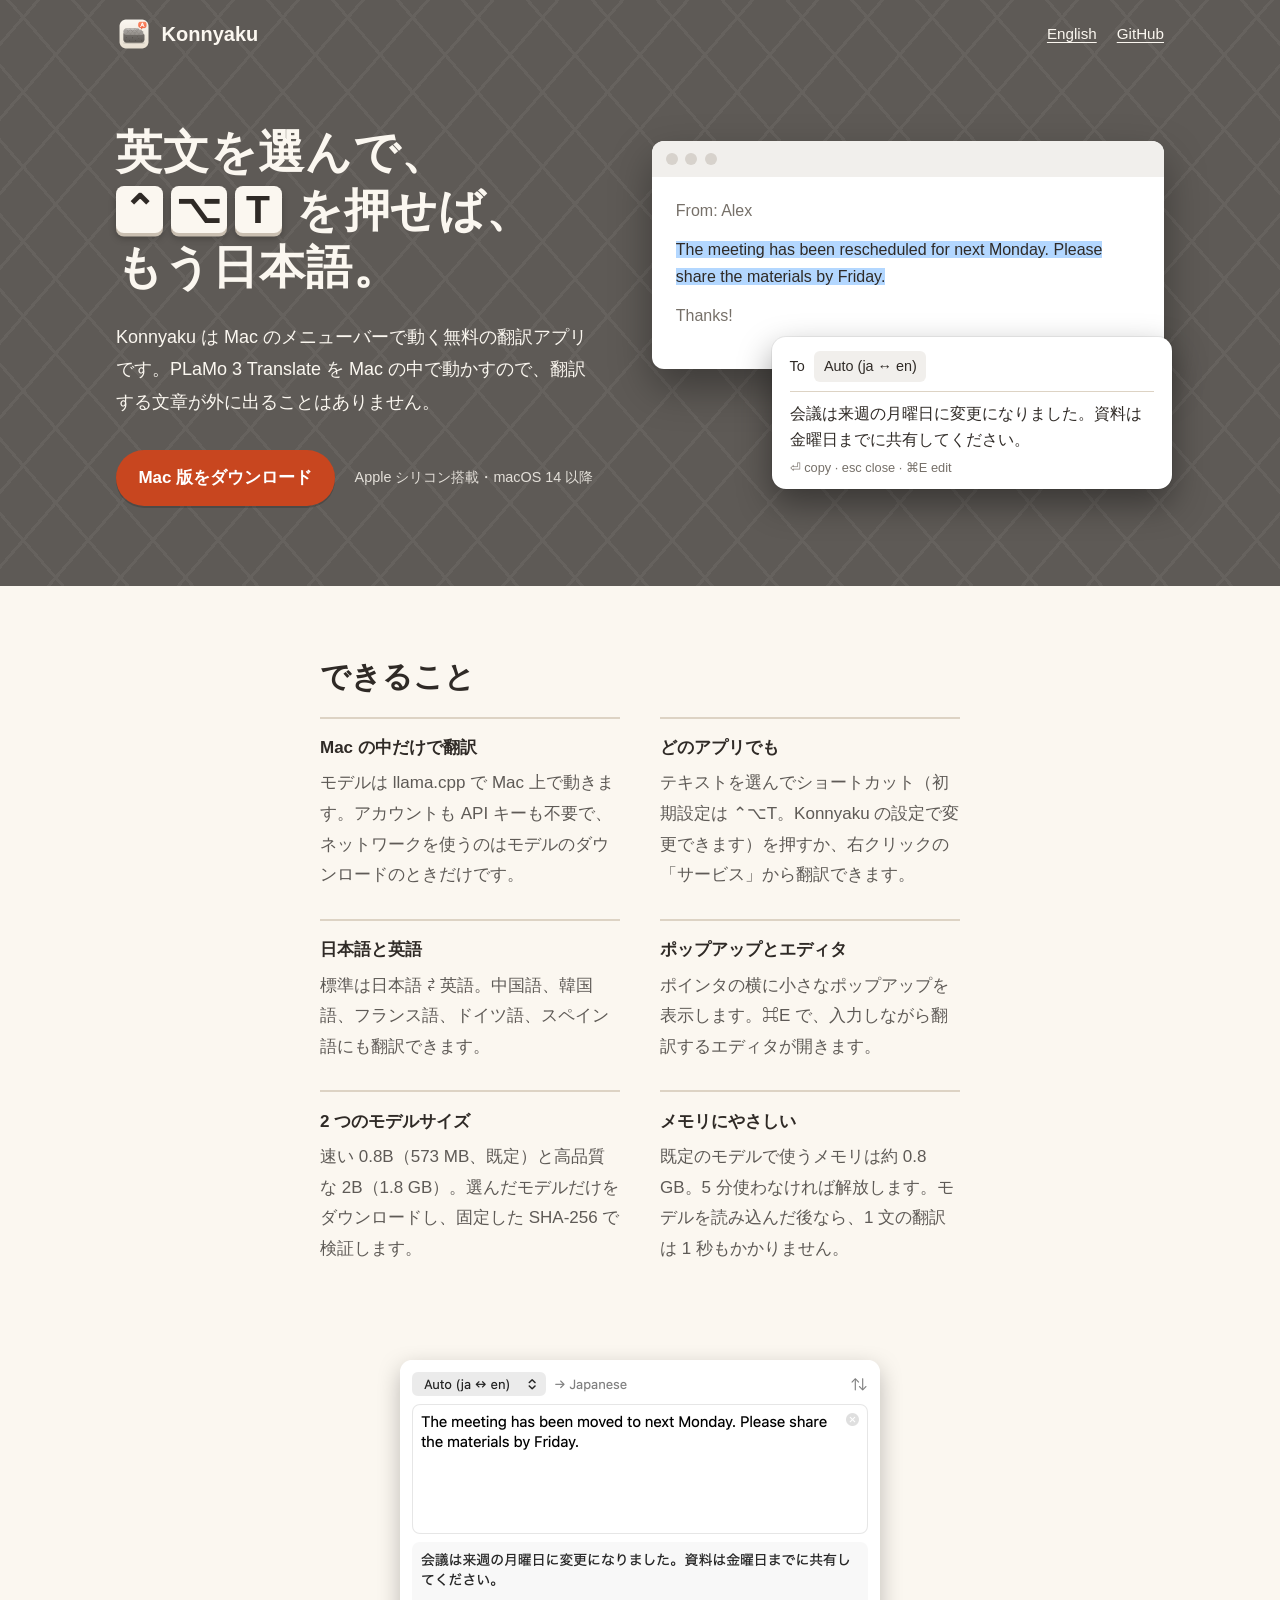
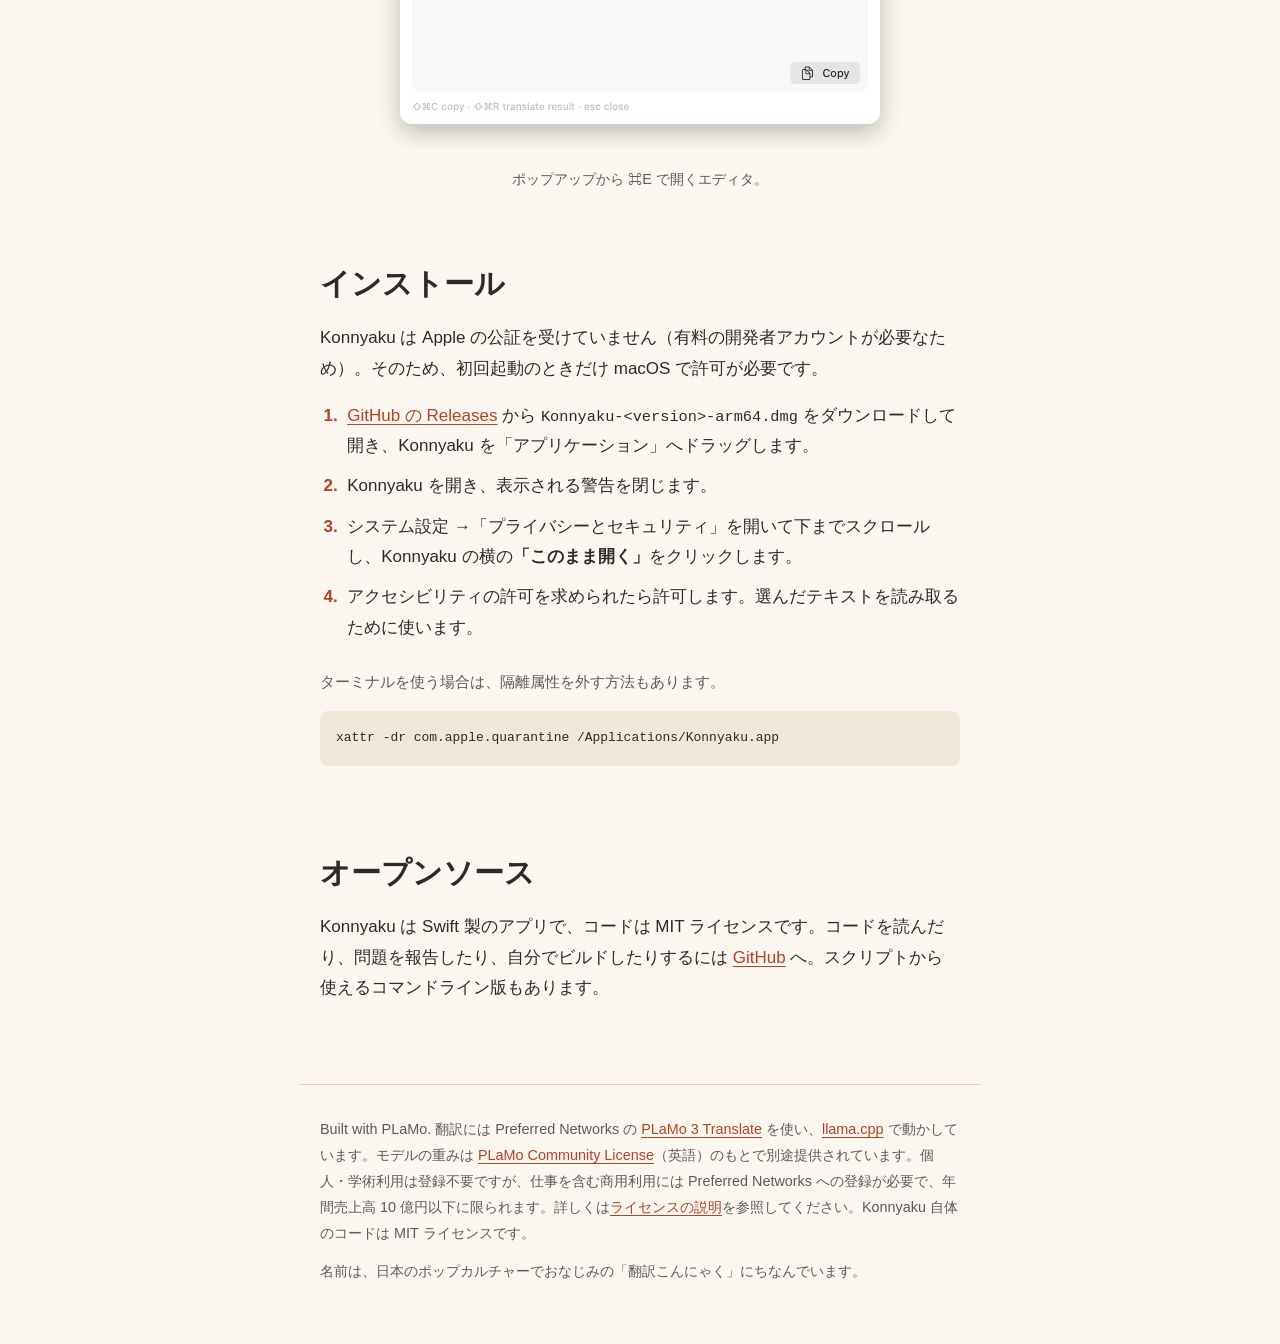
==== commit 86f056d2: "docs: qualify the site's MIT line and state the revenue limit" ====
--- a/docs/ja/index.html
+++ b/docs/ja/index.html
@@ -157,14 +157,14 @@
     <section class="section" aria-labelledby="open-source">
       <h2 id="open-source">オープンソース</h2>
       <p>
-        Konnyaku は MIT ライセンスの Swift 製アプリです。コードを読んだり、問題を報告したり、自分でビルドしたりするには <a href="https://github.com/yukinoda/konnyaku/blob/main/README.ja.md">GitHub</a> へ。スクリプトから使えるコマンドライン版もあります。
+        Konnyaku は Swift 製のアプリで、コードは MIT ライセンスです。コードを読んだり、問題を報告したり、自分でビルドしたりするには <a href="https://github.com/yukinoda/konnyaku/blob/main/README.ja.md">GitHub</a> へ。スクリプトから使えるコマンドライン版もあります。
       </p>
     </section>
   </main>
 
   <footer>
     <p>
-      Built with PLaMo. 翻訳には Preferred Networks の <a href="https://www.preferred.jp/ja/blog/tech/plamo-3-translate-weight-release">PLaMo 3 Translate</a> を使い、<a href="https://github.com/ggml-org/llama.cpp">llama.cpp</a> で動かしています。モデルの重みは <a href="https://plamo.preferredai.jp/info/plamo-community-license-en">PLaMo Community License</a>（英語）のもとで別途提供されています。個人・学術利用は登録不要ですが、仕事を含む商用利用には Preferred Networks への登録が必要で、売上高の上限もあります。詳しくは<a href="https://github.com/yukinoda/konnyaku/blob/main/README.ja.md#license">ライセンスの説明</a>を参照してください。Konnyaku 自体のコードは MIT ライセンスです。
+      Built with PLaMo. 翻訳には Preferred Networks の <a href="https://www.preferred.jp/ja/blog/tech/plamo-3-translate-weight-release">PLaMo 3 Translate</a> を使い、<a href="https://github.com/ggml-org/llama.cpp">llama.cpp</a> で動かしています。モデルの重みは <a href="https://plamo.preferredai.jp/info/plamo-community-license-en">PLaMo Community License</a>（英語）のもとで別途提供されています。個人・学術利用は登録不要ですが、仕事を含む商用利用には Preferred Networks への登録が必要で、年間売上高 10 億円以下に限られます。詳しくは<a href="https://github.com/yukinoda/konnyaku/blob/main/README.ja.md#license">ライセンスの説明</a>を参照してください。Konnyaku 自体のコードは MIT ライセンスです。
     </p>
     <p>名前は、日本のポップカルチャーでおなじみの「翻訳こんにゃく」にちなんでいます。</p>
   </footer>
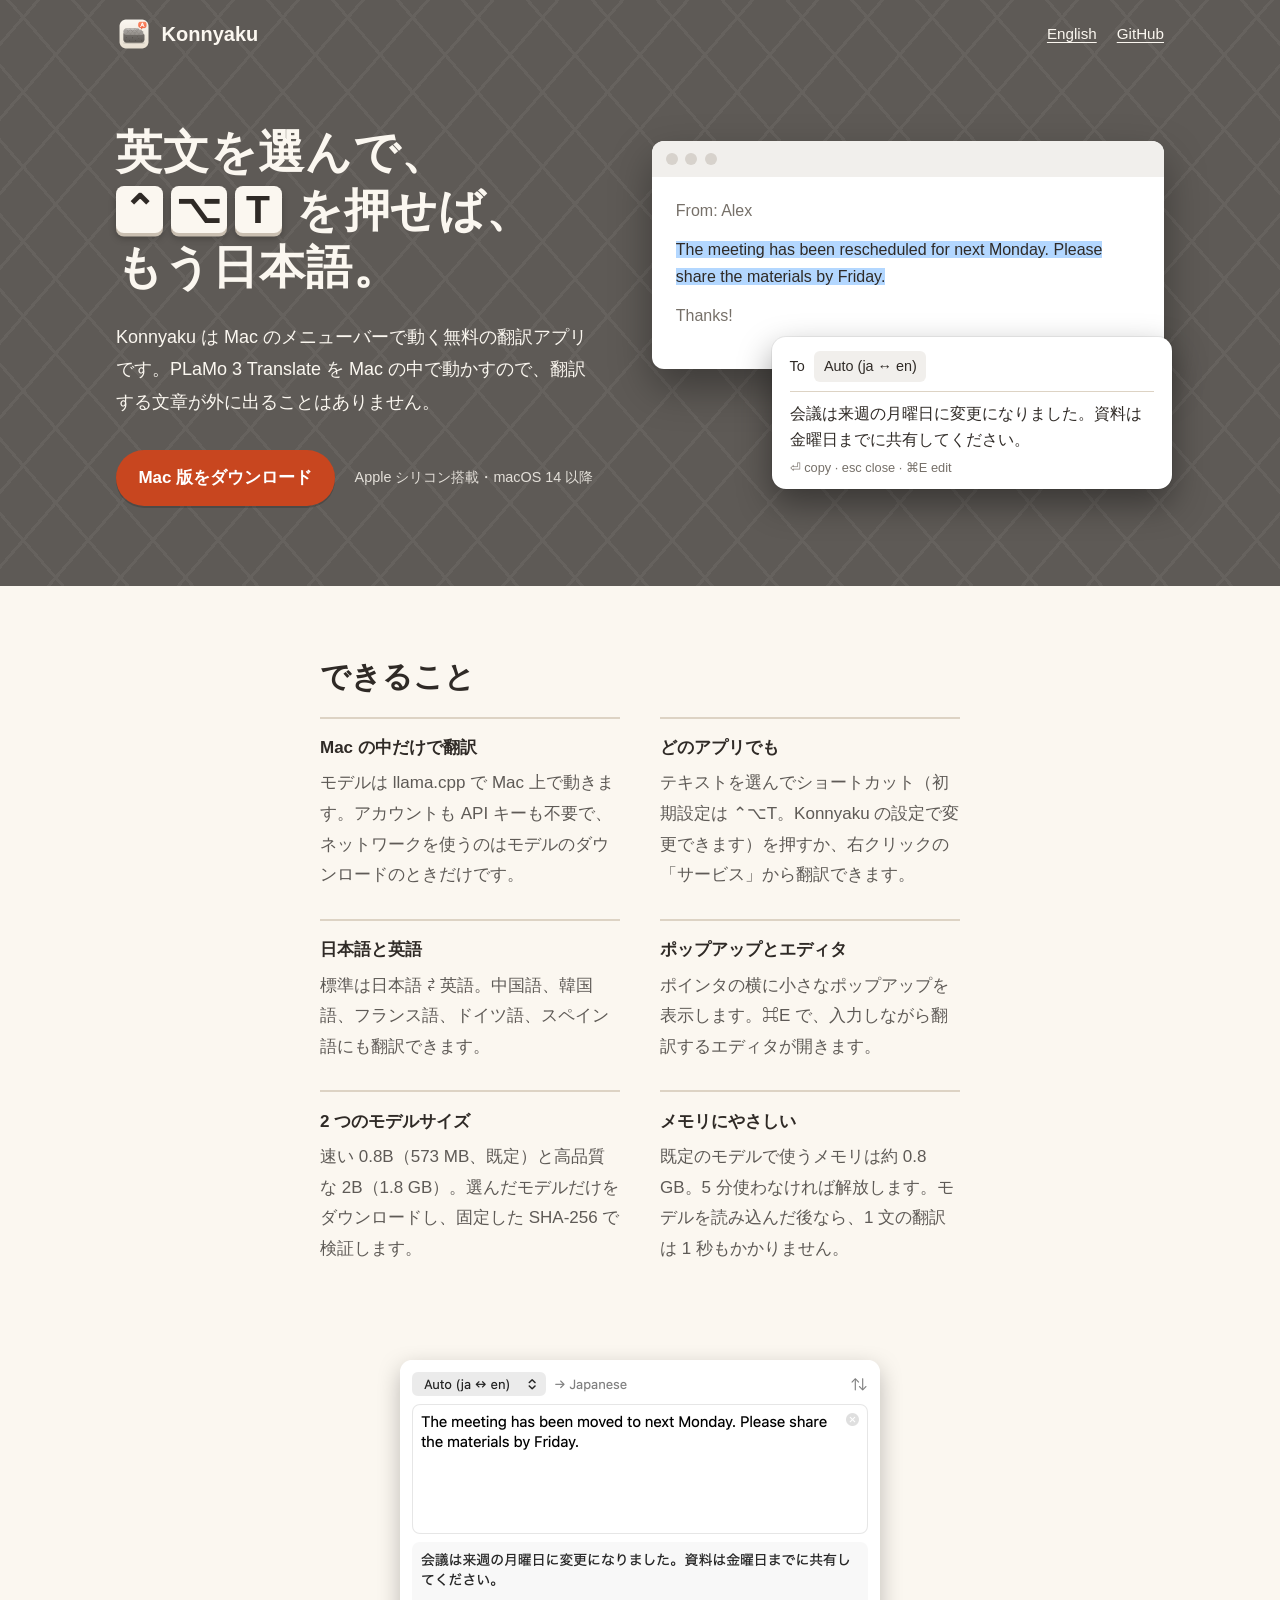
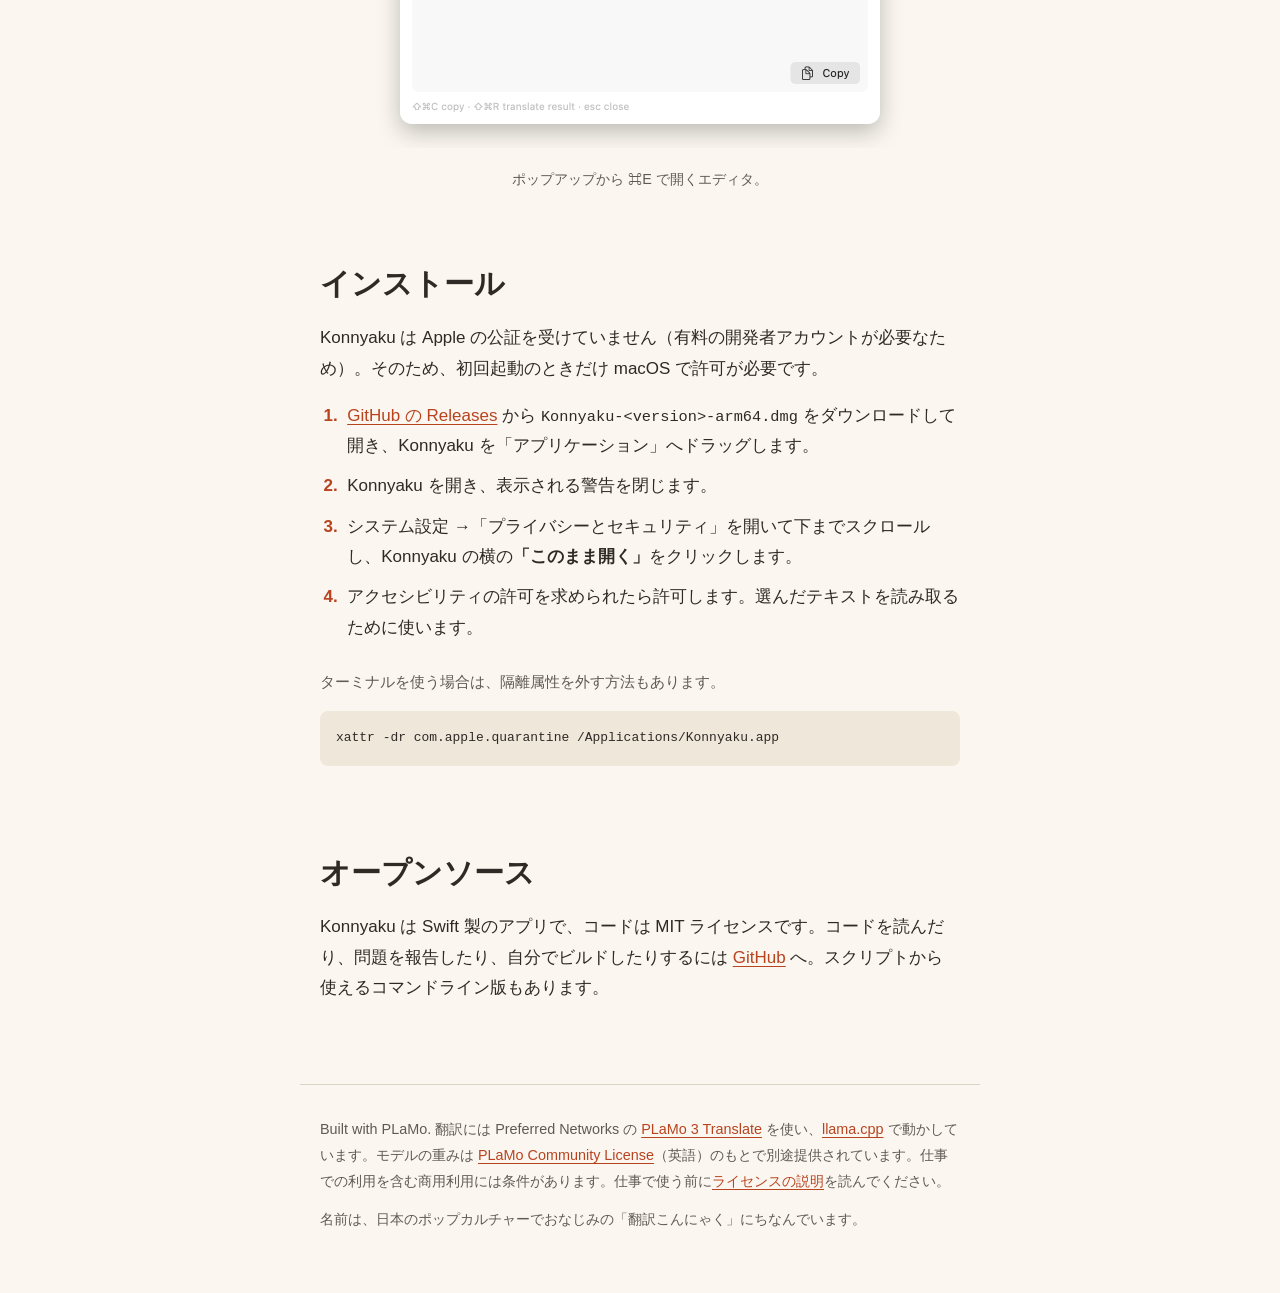
==== commit 99188f68: "docs: point to the License section instead of restating the model terms" ====
--- a/docs/ja/index.html
+++ b/docs/ja/index.html
@@ -164,7 +164,7 @@
 
   <footer>
     <p>
-      Built with PLaMo. 翻訳には Preferred Networks の <a href="https://www.preferred.jp/ja/blog/tech/plamo-3-translate-weight-release">PLaMo 3 Translate</a> を使い、<a href="https://github.com/ggml-org/llama.cpp">llama.cpp</a> で動かしています。モデルの重みは <a href="https://plamo.preferredai.jp/info/plamo-community-license-en">PLaMo Community License</a>（英語）のもとで別途提供されています。個人・学術利用は登録不要ですが、仕事を含む商用利用には Preferred Networks への登録が必要で、年間売上高 10 億円以下に限られます。詳しくは<a href="https://github.com/yukinoda/konnyaku/blob/main/README.ja.md#license">ライセンスの説明</a>を参照してください。Konnyaku 自体のコードは MIT ライセンスです。
+      Built with PLaMo. 翻訳には Preferred Networks の <a href="https://www.preferred.jp/ja/blog/tech/plamo-3-translate-weight-release">PLaMo 3 Translate</a> を使い、<a href="https://github.com/ggml-org/llama.cpp">llama.cpp</a> で動かしています。モデルの重みは <a href="https://plamo.preferredai.jp/info/plamo-community-license-en">PLaMo Community License</a>（英語）のもとで別途提供されています。仕事での利用を含む商用利用には条件があります。仕事で使う前に<a href="https://github.com/yukinoda/konnyaku/blob/main/README.ja.md#license">ライセンスの説明</a>を読んでください。
     </p>
     <p>名前は、日本のポップカルチャーでおなじみの「翻訳こんにゃく」にちなんでいます。</p>
   </footer>
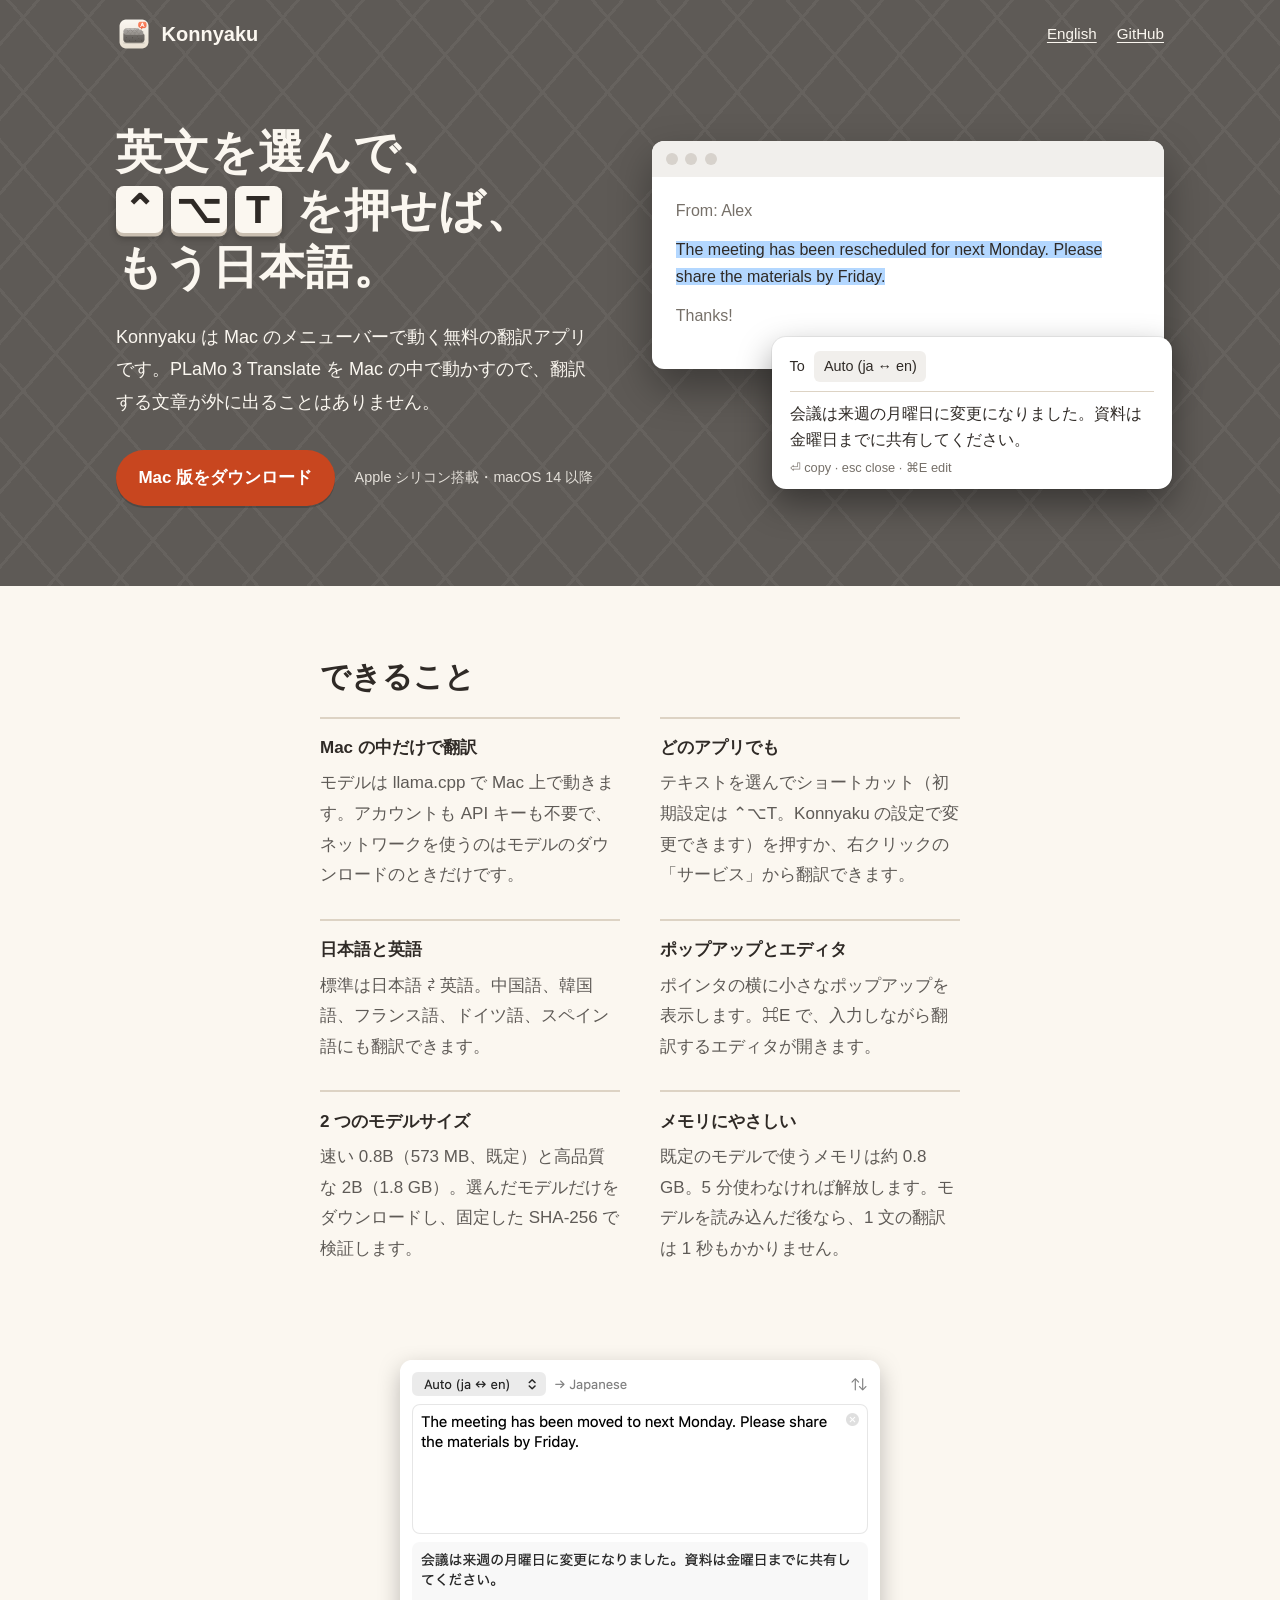
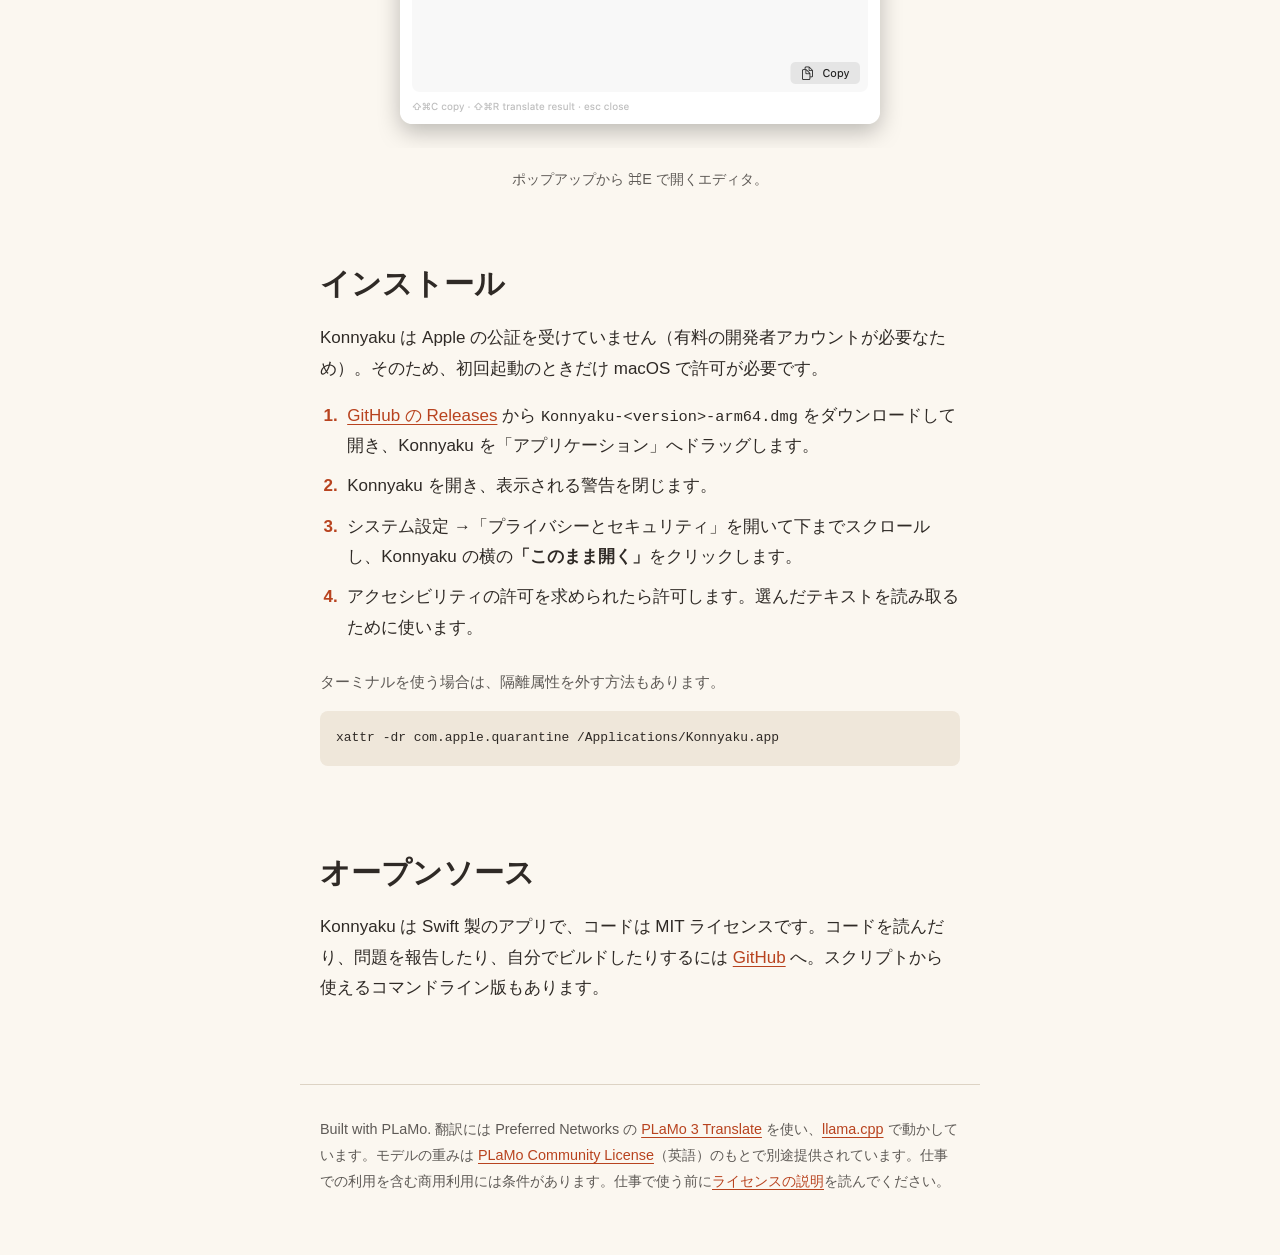
==== commit 9a6ab640: "docs: drop the name-origin line" ====
--- a/docs/ja/index.html
+++ b/docs/ja/index.html
@@ -166,7 +166,6 @@
     <p>
       Built with PLaMo. 翻訳には Preferred Networks の <a href="https://www.preferred.jp/ja/blog/tech/plamo-3-translate-weight-release">PLaMo 3 Translate</a> を使い、<a href="https://github.com/ggml-org/llama.cpp">llama.cpp</a> で動かしています。モデルの重みは <a href="https://plamo.preferredai.jp/info/plamo-community-license-en">PLaMo Community License</a>（英語）のもとで別途提供されています。仕事での利用を含む商用利用には条件があります。仕事で使う前に<a href="https://github.com/yukinoda/konnyaku/blob/main/README.ja.md#license">ライセンスの説明</a>を読んでください。
     </p>
-    <p>名前は、日本のポップカルチャーでおなじみの「翻訳こんにゃく」にちなんでいます。</p>
   </footer>
 </body>
 </html>
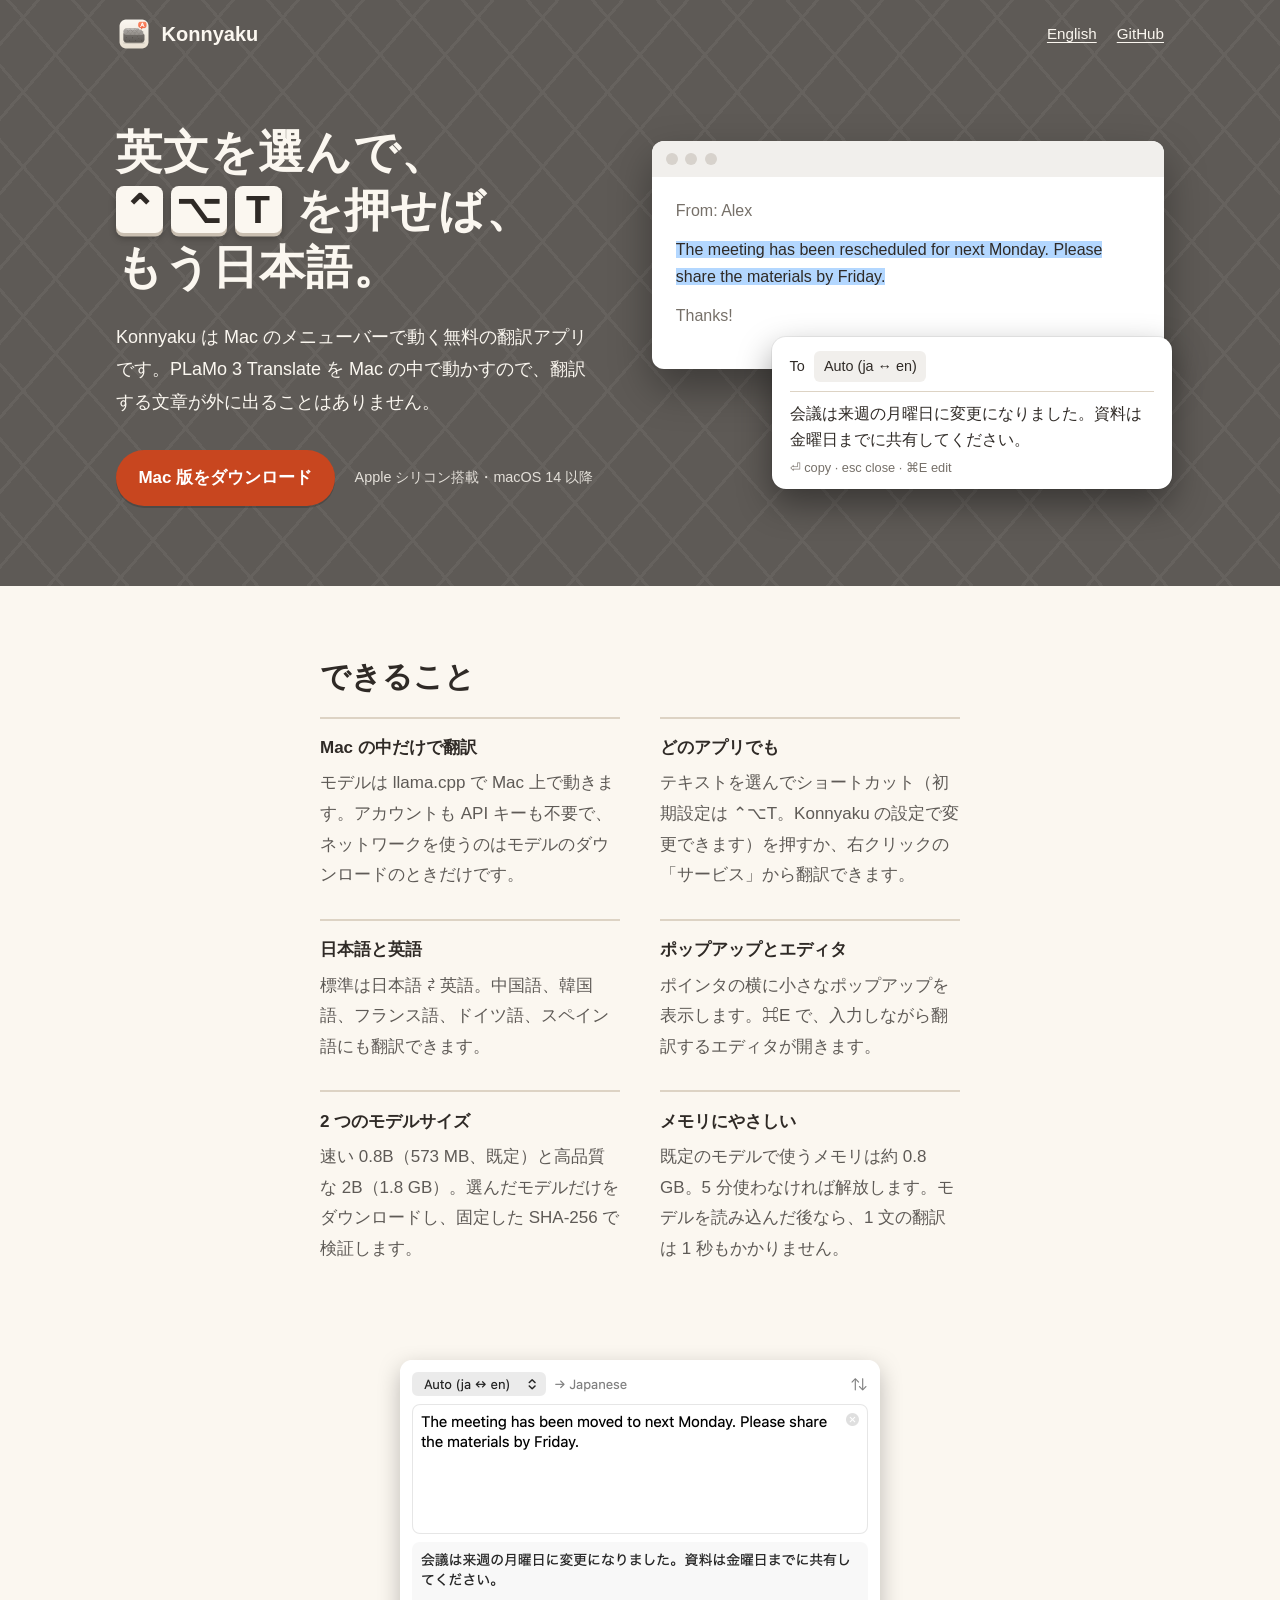
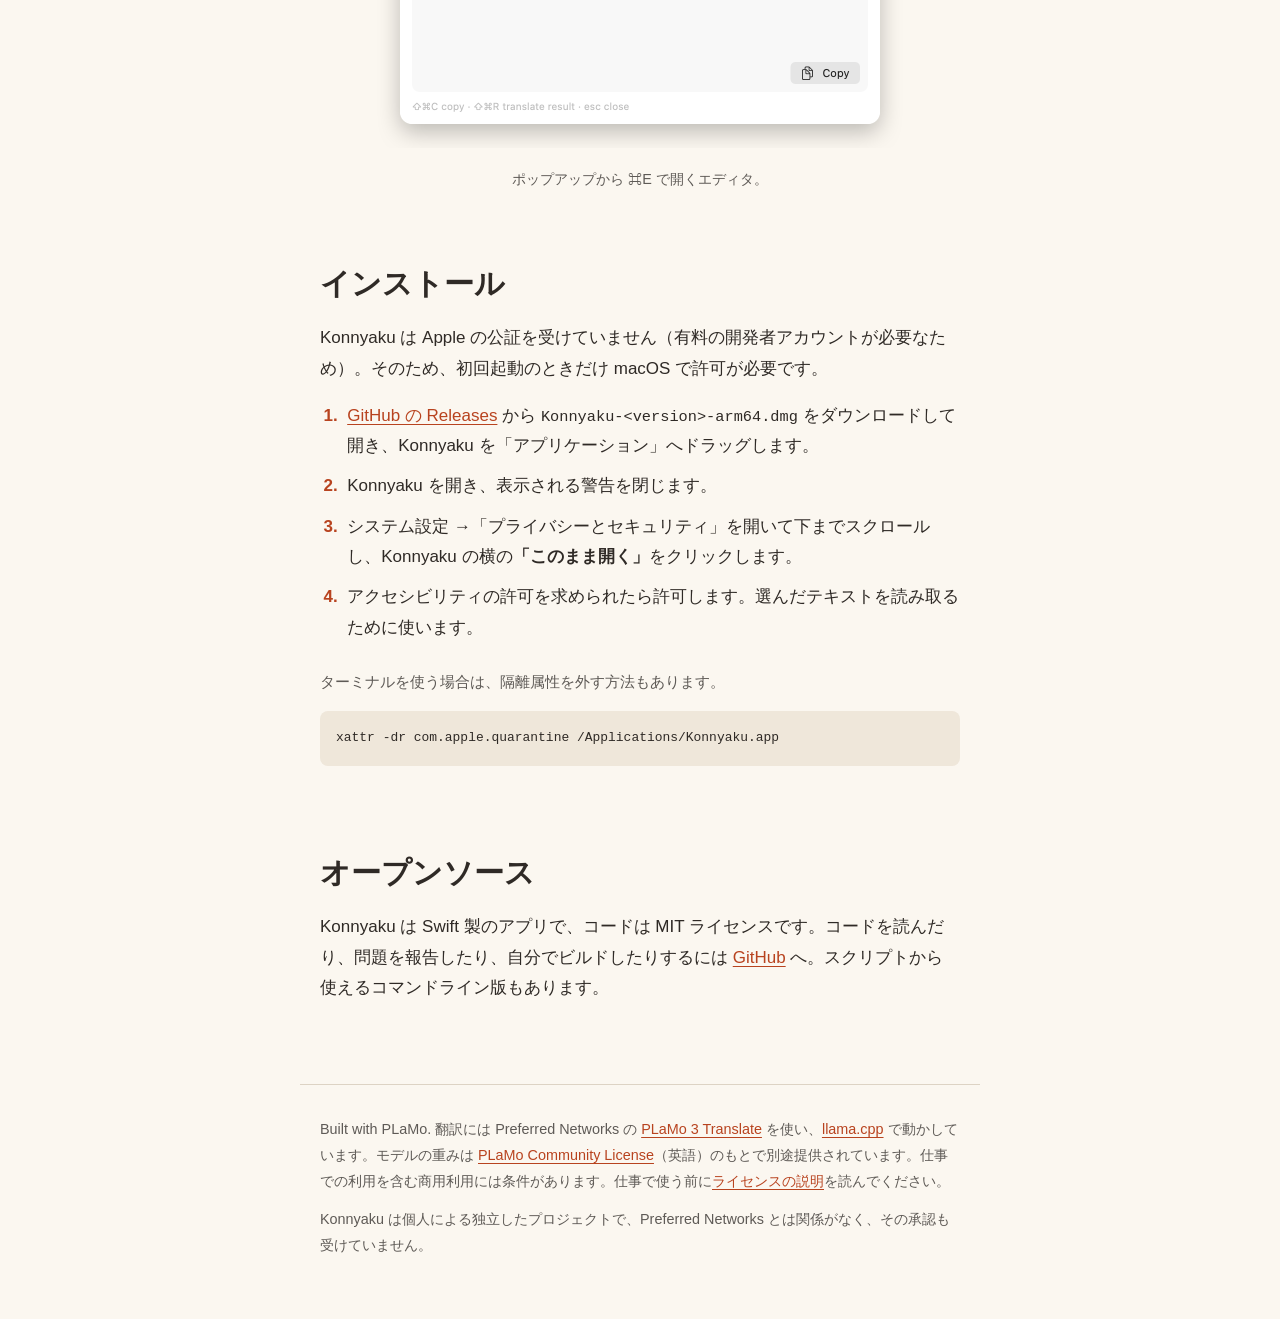
==== commit 6bb3fdd0: "docs: say Konnyaku is not affiliated with Preferred Networks" ====
--- a/docs/ja/index.html
+++ b/docs/ja/index.html
@@ -166,6 +166,7 @@
     <p>
       Built with PLaMo. 翻訳には Preferred Networks の <a href="https://www.preferred.jp/ja/blog/tech/plamo-3-translate-weight-release">PLaMo 3 Translate</a> を使い、<a href="https://github.com/ggml-org/llama.cpp">llama.cpp</a> で動かしています。モデルの重みは <a href="https://plamo.preferredai.jp/info/plamo-community-license-en">PLaMo Community License</a>（英語）のもとで別途提供されています。仕事での利用を含む商用利用には条件があります。仕事で使う前に<a href="https://github.com/yukinoda/konnyaku/blob/main/README.ja.md#license">ライセンスの説明</a>を読んでください。
     </p>
+    <p>Konnyaku は個人による独立したプロジェクトで、Preferred Networks とは関係がなく、その承認も受けていません。</p>
   </footer>
 </body>
 </html>
